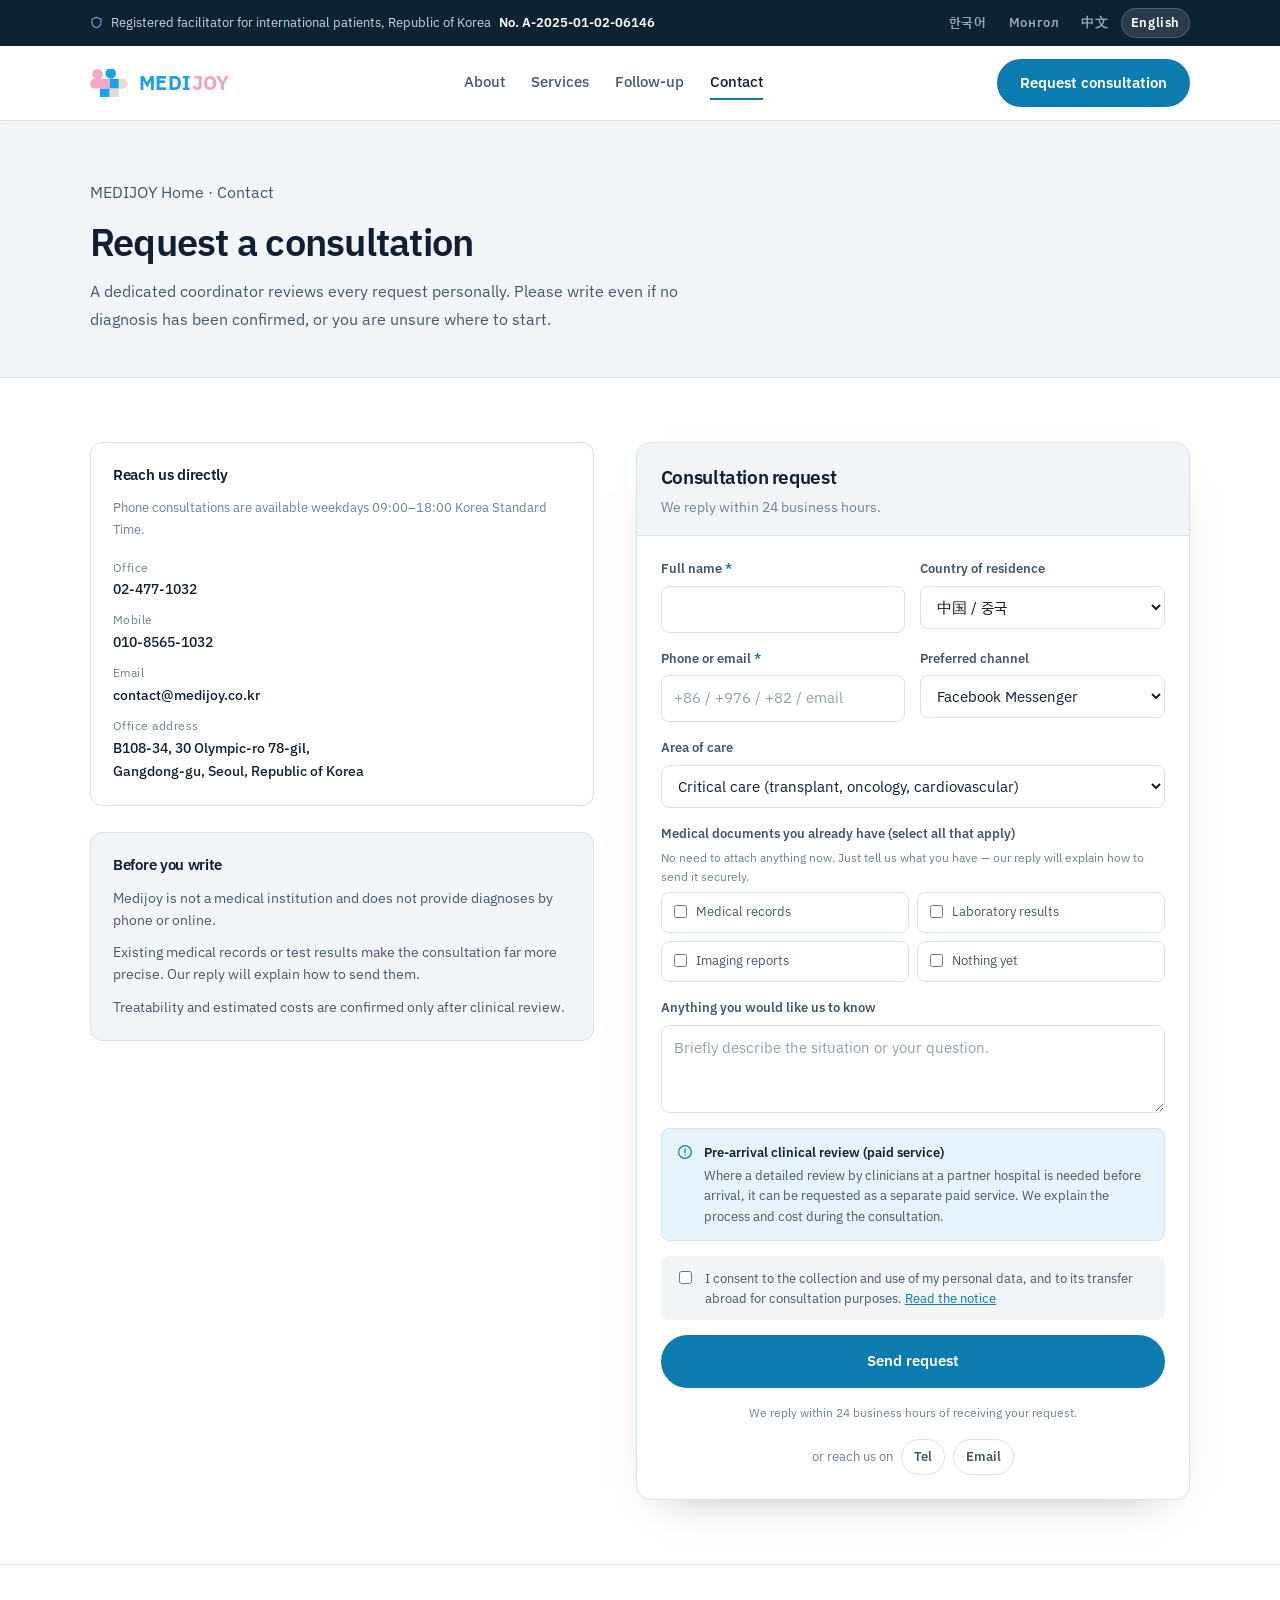
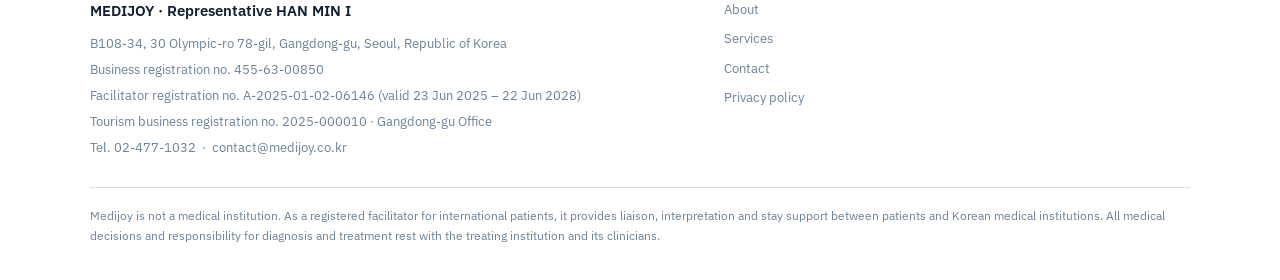
==== contact.html @ 11480c3a "Add files via upload 메디조이 홈페이지 초안" ====
<!DOCTYPE html>
<html lang="ko">
<head>
<meta charset="utf-8">
<meta name="viewport" content="width=device-width, initial-scale=1">
<title>상담 신청 | 메디조이 MEDIJOY</title>
<meta name="description" content="메디조이 상담 신청. 담당 코디네이터가 직접 확인 후 영업일 기준 24시간 이내 회신드립니다. Tel 02-477-1032 · contact@medijoy.co.kr">
<link rel="canonical" href="https://medijoy.co.kr/contact.html">
<meta property="og:type" content="website">
<meta property="og:site_name" content="메디조이 MEDIJOY">
<meta property="og:title" content="상담 신청 | 메디조이 MEDIJOY">
<meta property="og:description" content="진단명이 확정되지 않았거나 어디서부터 시작해야 할지 모르는 경우에도 편하게 문의해 주세요.">
<meta property="og:url" content="https://medijoy.co.kr/contact.html">
<link rel="preconnect" href="https://fonts.googleapis.com">
<link rel="preconnect" href="https://fonts.gstatic.com" crossorigin>
<link rel="stylesheet" href="https://fonts.googleapis.com/css2?family=IBM+Plex+Sans+KR:wght@300;400;500;600;700&family=IBM+Plex+Sans:wght@400;500;600;700&family=IBM+Plex+Serif:ital,wght@0,400;0,500;1,400&family=Noto+Sans+SC:wght@300;400;500;700&display=swap">
<link rel="stylesheet" href="style.css">
</head>
<body>

<div class="util">
  <div class="wrap">
    <div class="util-reg">
      <svg width="13" height="13" viewBox="0 0 16 16" fill="none" aria-hidden="true"><path d="M8 1.5 2.5 4v4c0 3.2 2.3 5.7 5.5 6.5 3.2-.8 5.5-3.3 5.5-6.5V4L8 1.5Z" stroke="#7FA8C4" stroke-width="1.3" stroke-linejoin="round"/></svg>
      <span data-i18n="util.reg"></span> <b data-i18n="util.regno"></b>
    </div>
    <div class="langs" role="group" aria-label="Language">
      <button type="button" data-lang="ko">한국어</button>
      <button type="button" data-lang="mn">Монгол</button>
      <button type="button" data-lang="zh">中文</button>
      <button type="button" data-lang="en">English</button>
    </div>
  </div>
</div>

<header class="site">
  <div class="wrap">
    <a class="brand" href="index.html">
      <svg class="mark" viewBox="0 0 108 80" aria-hidden="true" focusable="false"><circle cx="21" cy="15" r="15" fill="#F4A8C4"/><circle cx="59" cy="12.5" r="15" fill="#1BA1E8"/><path d="M14 28h42v28H14a14 14 0 0 1 0-28Z" fill="#F4A8C4"/><path d="M56 28h26v28H56Z" fill="#1BA1E8"/><path d="M82 28h12a14 14 0 0 1 0 28H82Z" fill="#EAD9D2"/><rect x="28" y="56" width="28" height="24" fill="#1BA1E8"/><rect x="56" y="56" width="26" height="24" fill="#EAD9D2"/></svg>
      <span class="wordmark">MEDI<em>JOY</em></span>
    </a>
    <button class="navtoggle" type="button" aria-expanded="false" aria-label="Menu">☰</button>
    <nav class="main">
      <a href="about.html" data-i18n="nav.about"></a>
      <a href="service.html" data-i18n="nav.service"></a>
      <a href="care.html" data-i18n="nav.care"></a>
      <a href="contact.html" aria-current="page" data-i18n="nav.contact"></a>
    </nav>
    <a class="btn btn-primary" href="#consult" data-i18n="nav.cta"></a>
  </div>
</header>

<main>
  <div class="pagehead">
    <div class="wrap">
      <p class="crumb"><a href="index.html">MEDIJOY</a> <span data-i18n="ct.crumb"></span></p>
      <h1 data-i18n="ct.title"></h1>
      <p data-i18n="ct.sub"></p>
    </div>
  </div>

  <section>
    <div class="wrap">
      <div class="bridge" style="align-items:start">
        <div style="display:flex;flex-direction:column;gap:26px">
          <div class="sidecard" style="background:var(--ground)">
            <h3 data-i18n="ct.info.t"></h3>
            <p style="font-size:13px;color:var(--ink-3);margin-bottom:4px" data-i18n="ct.info.sub"></p>
            <dl>
              <div><dt data-i18n="ct.i.tel"></dt><dd>02-477-1032</dd></div>
              <div><dt data-i18n="ct.i.mob"></dt><dd>010-8565-1032</dd></div>
              <div><dt data-i18n="ct.i.mail"></dt><dd>contact@medijoy.co.kr</dd></div>
              <div><dt data-i18n="ct.i.addr"></dt><dd data-i18n-html="ct.i.addrv"></dd></div>
            </dl>
          </div>
          <div class="sidecard">
            <h3 data-i18n="ct.note.t"></h3>
            <ul style="list-style:none;padding:0;display:flex;flex-direction:column;gap:10px;font-size:13.5px;color:var(--ink-2);line-height:1.65">
              <li data-i18n="ct.note.1"></li>
              <li data-i18n="ct.note.2"></li>
              <li data-i18n="ct.note.3"></li>
            </ul>
          </div>
        </div>

        <div class="formcard" id="consult">
          <div class="formcard-head">
            <h2 data-i18n="form.title"></h2>
            <p data-i18n="form.sub"></p>
          </div>
          <form class="consult" id="consultForm" novalidate>
            <div class="row2">
              <div class="field">
                <label for="f-name"><span data-i18n="form.name"></span> <span class="req">*</span></label>
                <input id="f-name" name="name" required autocomplete="name">
              </div>
              <div class="field">
                <label for="f-country"><span data-i18n="form.country"></span></label>
                <select id="f-country" name="country">
                  <option value="CN">中国 / 중국</option>
                  <option value="MN">Монгол / 몽골</option>
                  <option value="RU">Россия / 러시아</option>
                  <option value="OTHER" data-i18n="form.other"></option>
                </select>
              </div>
            </div>
            <div class="row2">
              <div class="field">
                <label for="f-contact"><span data-i18n="form.contact"></span> <span class="req">*</span></label>
                <input id="f-contact" name="contact" required placeholder="+86 / +976 / +82 / email">
              </div>
              <div class="field">
                <label for="f-channel"><span data-i18n="form.channel"></span></label>
                <select id="f-channel" name="channel">
                  <option value="messenger">Facebook Messenger</option>
                  <option value="phone" data-i18n="form.ch.phone"></option>
                  <option value="email" data-i18n="form.ch.email"></option>
                  <option value="kakao">KakaoTalk</option>
                </select>
              </div>
            </div>
            <div class="field">
              <label for="f-area"><span data-i18n="form.area"></span></label>
              <select id="f-area" name="area">
                <option value="critical" data-i18n="form.area.critical"></option>
                <option value="checkup" data-i18n="form.area.checkup"></option>
                <option value="wellness" data-i18n="form.area.wellness"></option>
                <option value="undecided" data-i18n="form.area.undecided"></option>
              </select>
            </div>
            <div class="field">
              <label><span data-i18n="form.docs"></span></label>
              <p class="fieldhint" data-i18n="form.docs.hint"></p>
              <div class="checkgroup">
                <label for="d-record"><input type="checkbox" id="d-record" name="docs" value="record"><span data-i18n="form.docs.1"></span></label>
                <label for="d-lab"><input type="checkbox" id="d-lab" name="docs" value="lab"><span data-i18n="form.docs.2"></span></label>
                <label for="d-imaging"><input type="checkbox" id="d-imaging" name="docs" value="imaging"><span data-i18n="form.docs.3"></span></label>
                <label for="d-none"><input type="checkbox" id="d-none" name="docs" value="none"><span data-i18n="form.docs.4"></span></label>
              </div>
            </div>

            <div class="field">
              <label for="f-note"><span data-i18n="form.note"></span></label>
              <textarea id="f-note" name="note" data-i18n-attr="placeholder|form.note.ph"></textarea>
            </div>

            <div class="paidnote">
              <svg width="16" height="16" viewBox="0 0 20 20" fill="none" aria-hidden="true"><circle cx="10" cy="10" r="8" stroke="currentColor" stroke-width="1.5"/><path d="M10 6v5M10 13.6v.4" stroke="currentColor" stroke-width="1.6" stroke-linecap="round"/></svg>
              <div>
                <b data-i18n="form.paid.t"></b>
                <span data-i18n="form.paid.d"></span>
              </div>
            </div>
            <label class="consent" for="f-consent">
              <input type="checkbox" id="f-consent" name="consent" required>
              <span data-i18n-html="form.consent"></span>
            </label>
            <button type="submit" class="btn btn-primary" data-i18n="form.submit"></button>
            <p class="formnote" data-i18n="form.sla"></p>
            <div class="msgline">
              <span data-i18n="form.or"></span>
              <a href="tel:+82-2-477-1032">Tel</a>
              <a href="mailto:contact@medijoy.co.kr">Email</a>
            </div>
          </form>
        </div>
      </div>
    </div>
  </section>
</main>

<footer>
  <div class="wrap">
    <div class="legal">
      <span class="co" data-i18n="ft.co"></span>
      <span data-i18n="ft.addr"></span>
      <span data-i18n="ft.biz"></span>
      <span data-i18n="ft.reg"></span>
      <span data-i18n="ft.tour"></span>
      <span>Tel. 02-477-1032 &nbsp;·&nbsp; contact@medijoy.co.kr</span>
    </div>
    <div class="footlinks">
      <a href="about.html" data-i18n="ft.about"></a>
      <a href="service.html" data-i18n="ft.service"></a>
      <a href="contact.html" data-i18n="ft.contact"></a>
      <a href="privacy.html" data-i18n="ft.privacy"></a>
    </div>
    <p class="disclaimer" data-i18n="ft.disclaimer"></p>
  </div>
</footer>

<script src="app.js"></script>
<script>
document.getElementById("consultForm").addEventListener("submit", function(e){
  e.preventDefault();
  var f = e.target, lang = document.documentElement.lang, note = f.querySelector(".formnote");
  var bad = {ko:"성함, 연락처, 동의 항목을 확인해 주세요.",
             mn:"Нэр, холбоо барих мэдээлэл, зөвшөөрлийг шалгана уу.",
             en:"Please check your name, contact and consent."};
  var pending = {ko:"현재 폼 전송이 연결되지 않았습니다. contact@medijoy.co.kr 로 연락 주세요.",
                 mn:"Одоогоор маягт илгээх холболт хийгдээгүй байна. contact@medijoy.co.kr рүү хандана уу.",
                 en:"The form backend is not connected yet. Please email contact@medijoy.co.kr."};
  if(!f.name.value.trim() || !f.contact.value.trim() || !f.consent.checked){
    note.textContent = bad[lang] || bad.ko;
  } else {
    note.textContent = pending[lang] || pending.ko;
  }
  note.style.color = "var(--blue)";
});
</script>
</body>
</html>
---- style.css ----
/* MEDIJOY — common stylesheet */

:root{
  --ground:#ffffff;
  --surface:#F1F5F8;
  --surface-2:#E7EEF3;
  --line:#D8E2EA;
  --ink:#101F33;
  --ink-2:#43596E;
  --ink-3:#6C8299;
  /* brand — from the MEDIJOY wordmark: MEDI blue, JOY pink */
  --blue:#0B7BB0;          /* interactive: buttons, links (AA on white) */
  --blue-bright:#1BA1E8;   /* logo / graphics */
  --blue-soft:#E7F3FA;
  --pink:#C95183;          /* accent text (AA on white) */
  --pink-bright:#F2A3C0;   /* logo / graphics */
  --pink-soft:#FCEEF4;
  --blush:#E0C9C1;
  --navy-deep:#0D2233;
  --focus:#1BA1E8;
  --maxw:1140px;
}
@media (prefers-color-scheme: dark){
  :root:not([data-theme="light"]){
    --ground:#0B1622; --surface:#112637; --surface-2:#173246; --line:#24455E;
    --ink:#E7EFF5; --ink-2:#A9BECF; --ink-3:#7B93A8;
    --blue:#5CC0F0; --blue-bright:#4FB8EC; --blue-soft:#10283A;
    --pink:#F2A3C0; --pink-bright:#F2A3C0; --pink-soft:#2E1A22;
    --blush:#D8C3BA; --navy-deep:#061219; --focus:#6FD0FF;
  }
}
:root[data-theme="dark"]{
  --ground:#0B1622; --surface:#112637; --surface-2:#173246; --line:#24455E;
  --ink:#E7EFF5; --ink-2:#A9BECF; --ink-3:#7B93A8;
  --blue:#5CC0F0; --blue-bright:#4FB8EC; --blue-soft:#10283A;
  --pink:#F2A3C0; --pink-bright:#F2A3C0; --pink-soft:#2E1A22;
  --blush:#D8C3BA; --navy-deep:#061219; --focus:#6FD0FF;
}

*{box-sizing:border-box}
body{
  margin:0;background:var(--ground);color:var(--ink);
  font-family:"IBM Plex Sans KR","IBM Plex Sans",system-ui,-apple-system,"Malgun Gothic",sans-serif;
  font-size:16px;line-height:1.72;-webkit-font-smoothing:antialiased;
  word-break:keep-all;overflow-wrap:break-word;
}
html[lang="mn"] body, html[lang="en"] body{font-family:"IBM Plex Sans","IBM Plex Sans KR",system-ui,sans-serif}
html[lang="zh"] body{
  font-family:"Noto Sans SC","IBM Plex Sans","PingFang SC","Microsoft YaHei",system-ui,sans-serif;
  word-break:normal;overflow-wrap:break-word;
}
html[lang="zh"] .proverb,html[lang="zh"] .closing h2,html[lang="zh"] .greeting .sign{
  font-family:"Noto Sans SC","IBM Plex Serif",Georgia,serif;
}
img{max-width:100%}
a{color:inherit}
h1,h2,h3,h4{margin:0;text-wrap:balance;line-height:1.3;font-weight:600;letter-spacing:-.02em}
p{margin:0}
ul{margin:0}
.wrap{max-width:var(--maxw);margin-inline:auto;padding-inline:20px}
.eyebrow{font-size:11px;font-weight:600;letter-spacing:.16em;text-transform:uppercase;color:var(--ink-3)}
:focus-visible{outline:2px solid var(--focus);outline-offset:3px;border-radius:3px}
@media (prefers-reduced-motion:reduce){*{transition:none!important;animation:none!important}}

/* ── utility bar ─────────────────────────── */
.util{background:var(--navy-deep);color:#C6D6E4;font-size:12.5px}
.util .wrap{display:flex;flex-wrap:wrap;gap:8px 18px;align-items:center;justify-content:space-between;padding-block:8px}
.util-reg{display:flex;align-items:center;gap:8px}
.util-reg b{color:#fff;font-weight:600}
.langs{display:flex;gap:2px}
.langs button{
  font:inherit;font-weight:600;letter-spacing:.05em;background:none;
  border:1px solid transparent;color:#8FA8BE;padding:3px 9px;border-radius:100px;cursor:pointer;
}
.langs button:hover{color:#fff}
.langs button[aria-current="true"]{background:rgba(255,255,255,.12);color:#fff;border-color:rgba(255,255,255,.18)}

/* ── header ──────────────────────────────── */
header.site{
  position:sticky;top:0;z-index:40;
  background:color-mix(in srgb,var(--ground) 90%, transparent);
  backdrop-filter:blur(10px);border-bottom:1px solid var(--line);
}
header.site .wrap{display:flex;align-items:center;justify-content:space-between;gap:16px;padding-block:13px}
.brand{display:flex;align-items:center;gap:11px;text-decoration:none;flex:none}
.mark{width:38px;height:28px;flex:none;display:block}
.brand .wordmark{font-weight:700;font-size:20px;letter-spacing:.02em;color:var(--blue-bright)}
.brand .wordmark em{font-style:normal;color:var(--pink-bright)}
nav.main{display:flex;gap:26px;font-size:14.5px;color:var(--ink-2);font-weight:500}
nav.main a{text-decoration:none;padding-block:4px;border-bottom:2px solid transparent}
nav.main a:hover{color:var(--blue)}
nav.main a[aria-current="page"]{color:var(--ink);border-bottom-color:var(--blue)}
.navtoggle{display:none;font:inherit;background:none;border:1px solid var(--line);border-radius:8px;padding:7px 11px;cursor:pointer;color:var(--ink)}
@media (max-width:900px){
  nav.main{
    display:none;position:absolute;top:100%;left:0;right:0;
    flex-direction:column;gap:0;background:var(--ground);
    border-bottom:1px solid var(--line);padding:6px 20px 14px;
  }
  nav.main.open{display:flex}
  nav.main a{padding-block:11px;border-bottom:1px solid var(--line)}
  nav.main a[aria-current="page"]{border-bottom-color:var(--line)}
  .navtoggle{display:block}
  header.site .wrap{position:relative}
  header.site .btn-primary{display:none}
}

.btn{
  display:inline-flex;align-items:center;justify-content:center;gap:8px;
  font:inherit;font-weight:600;font-size:14.5px;padding:11px 22px;border-radius:100px;
  border:1px solid transparent;text-decoration:none;cursor:pointer;transition:transform .15s ease;
}
.btn-primary{background:var(--blue);color:#fff}
.btn-primary:hover{transform:translateY(-1px)}
.btn-ghost{border-color:var(--line);color:var(--ink);background:var(--ground)}
.btn-ghost:hover{border-color:var(--blue);color:var(--blue)}

/* ── page header (sub pages) ─────────────── */
.pagehead{background:var(--surface);border-bottom:1px solid var(--line)}
.pagehead .wrap{padding-block:46px 44px}
.pagehead h1{font-size:clamp(26px,3.6vw,38px);margin-top:10px}
.pagehead p{margin-top:12px;color:var(--ink-2);max-width:40em;font-size:16px}
.crumb{font-size:12.5px;color:var(--ink-3)}
.crumb a{text-decoration:none}
.crumb a:hover{color:var(--blue)}

/* ── sections ────────────────────────────── */
section{padding-block:64px}
@media (max-width:720px){section{padding-block:46px}}
.alt{background:var(--surface)}
.sec-head{max-width:36em;margin-bottom:34px}
.sec-head h2{font-size:clamp(22px,2.9vw,30px);margin-top:9px}
.sec-head p{margin-top:12px;color:var(--ink-2);font-size:15.5px}
.sec-head.center{margin-inline:auto;text-align:center}

/* ── hero (home) ─────────────────────────── */
.hero{border-bottom:1px solid var(--line);background:radial-gradient(72% 120% at 12% 0%, var(--surface) 0%, transparent 62%)}
.hero .wrap{display:grid;grid-template-columns:1.08fr .92fr;gap:54px;padding-block:62px 58px;align-items:start}
@media (max-width:940px){.hero .wrap{grid-template-columns:1fr;gap:34px;padding-block:42px 38px}}
.hero h1{font-size:clamp(29px,4.3vw,47px);letter-spacing:-.035em;line-height:1.2}
.hero h1 b{font-weight:600;color:var(--blue)}
.hero-sub{margin-top:18px;font-size:17px;color:var(--ink-2);max-width:34em}
.hero-cta{margin-top:26px;display:flex;flex-wrap:wrap;gap:10px}
.proverb{margin-top:28px;padding-left:16px;border-left:3px solid var(--blush);font-family:"IBM Plex Serif",Georgia,serif;font-size:17px;color:var(--ink-2)}
.proverb em{display:block;font-style:italic}
.proverb small{display:block;font-size:13.5px;color:var(--ink-3);margin-top:4px}

.creds{display:flex;flex-direction:column;gap:10px}
.cred{display:flex;gap:12px;align-items:flex-start;padding:14px 16px;border:1px solid var(--line);border-radius:10px;background:var(--ground)}
.cred svg{flex:none;margin-top:3px}
.cred b{display:block;font-size:14.5px;font-weight:600}
.cred span{font-size:13px;color:var(--ink-3);line-height:1.55}

/* ── generic card grids ──────────────────── */
.grid3{display:grid;grid-template-columns:repeat(3,1fr);gap:18px}
.grid2{display:grid;grid-template-columns:repeat(2,1fr);gap:18px}
@media (max-width:880px){.grid3,.grid2{grid-template-columns:1fr}}
.card{border:1px solid var(--line);border-radius:12px;padding:24px;background:var(--ground);display:flex;flex-direction:column;gap:11px}
.card h3{font-size:17px}
.card .lead{font-size:13.5px;font-weight:600;color:var(--blue)}
.card p{font-size:14.5px;color:var(--ink-2);line-height:1.68}

/* ── business areas ──────────────────────── */
.bizgroup{display:flex;flex-direction:column;gap:16px}
.bizgroup + .bizgroup{margin-top:34px}
.grouplabel{display:flex;align-items:center;gap:12px;font-size:12px;font-weight:600;letter-spacing:.14em;text-transform:uppercase;color:var(--ink-3)}
.grouplabel::after{content:"";flex:1;height:1px;background:var(--line)}
.bizgrid{display:grid;grid-template-columns:repeat(3,1fr);gap:16px}
.bizgrid.two{grid-template-columns:repeat(2,1fr)}
@media (max-width:880px){.bizgrid,.bizgrid.two{grid-template-columns:1fr}}
.bizcard{border:1px solid var(--line);border-radius:12px;padding:24px;background:var(--ground);display:flex;flex-direction:column;gap:11px}
.bizcard .num{font-size:12px;font-weight:700;letter-spacing:.1em;color:var(--ink-3);font-variant-numeric:tabular-nums}
.bizcard h3{font-size:17.5px}
.bizcard p{font-size:14px;color:var(--ink-2);line-height:1.7}
.bizgroup.partner .bizcard{background:var(--surface);border-style:dashed}
.bizgroup.partner .bizcard h3{color:var(--pink)}

/* ── journey ─────────────────────────────── */
.journey{display:grid;grid-template-columns:repeat(3,1fr);border:1px solid var(--line);border-radius:14px;overflow:hidden;background:var(--ground)}
@media (max-width:880px){.journey{grid-template-columns:1fr}}
.stage{padding:26px 24px 28px;border-right:1px solid var(--line)}
.stage:last-child{border-right:none}
@media (max-width:880px){.stage{border-right:none;border-bottom:1px solid var(--line)}.stage:last-child{border-bottom:none}}
.stage-top{display:flex;align-items:baseline;gap:10px;padding-bottom:14px;margin-bottom:18px;border-bottom:2px solid var(--line)}
.stage:nth-child(1) .stage-top{border-color:var(--pink)}
.stage:nth-child(2) .stage-top{border-color:var(--focus)}
.stage:nth-child(3) .stage-top{border-color:var(--blue)}
.stage-top h3{font-size:15.5px}
.stage-top .when{font-size:12px;color:var(--ink-3);margin-left:auto;white-space:nowrap}
.stage ul{list-style:none;padding:0;display:flex;flex-direction:column;gap:16px}
.stage li b{display:block;font-size:14.5px;font-weight:600}
.stage li span{font-size:13.5px;color:var(--ink-2);line-height:1.6}

/* ── advisors ────────────────────────────── */
.advisor{border:1px solid var(--line);border-radius:12px;padding:22px;background:var(--ground);display:flex;flex-direction:column;gap:14px}
.advisor .who{display:flex;gap:13px;align-items:center}
.avatar{
  width:46px;height:46px;border-radius:50%;flex:none;display:grid;place-items:center;
  font-weight:700;font-size:15px;background:var(--surface-2);color:var(--ink-2);border:2px solid var(--line);
}
.advisor:nth-child(1) .avatar{border-color:var(--pink);color:var(--pink)}
.advisor:nth-child(2) .avatar{border-color:var(--focus);color:var(--focus)}
.advisor:nth-child(3) .avatar{border-color:var(--blue);color:var(--blue)}
.advisor .who b{display:block;font-size:16px;font-weight:600}
.advisor .who span{font-size:12.5px;color:var(--ink-3)}
.advisor ul{list-style:none;padding:0;display:flex;flex-direction:column;gap:7px;font-size:13.5px;color:var(--ink-2);line-height:1.6}
.advisor li{padding-left:15px;position:relative}
.advisor li::before{content:"";position:absolute;left:0;top:9px;width:5px;height:5px;border-radius:50%;background:var(--ink-3)}
.advisor .role{margin-top:auto;font-size:12.5px;padding:9px 12px;border-radius:8px;background:var(--surface);color:var(--ink-2);line-height:1.5}

/* ── programs ────────────────────────────── */
.programs{display:flex;flex-direction:column;gap:12px}
.program{display:grid;grid-template-columns:240px 1fr;border:1px solid var(--line);border-radius:12px;overflow:hidden;background:var(--ground)}
@media (max-width:760px){.program{grid-template-columns:1fr}}
.program-key{padding:22px 24px;color:#fff;display:flex;flex-direction:column;justify-content:center;gap:3px}
.program:nth-child(1) .program-key{background:var(--navy-deep)}
.program:nth-child(2) .program-key{background:var(--pink)}
.program:nth-child(3) .program-key{background:var(--blue)}
.program-key b{font-size:17px;font-weight:600}
.program-key span{font-size:12px;opacity:.82;letter-spacing:.04em}
.program-body{padding:22px 26px;display:flex;flex-direction:column;gap:8px;font-size:14.5px;color:var(--ink-2);line-height:1.66}
.program-body strong{color:var(--ink);font-weight:600}

/* ── bridge ──────────────────────────────── */
.bridge{display:grid;grid-template-columns:1fr 1.1fr;gap:42px;align-items:center}
@media (max-width:880px){.bridge{grid-template-columns:1fr;gap:26px}}
.bridge-list{display:flex;flex-direction:column;gap:12px}
.bridge-item{border:1px solid var(--line);border-radius:10px;padding:16px 18px;background:var(--ground)}
.bridge-item b{display:block;font-size:15px;font-weight:600;margin-bottom:4px}
.bridge-item span{font-size:13.5px;color:var(--ink-2);line-height:1.6}
.bridge-item.accent{border-color:var(--blue);background:var(--blue-soft)}
.bridge-item.accent b{color:var(--blue)}
.flow{border:1px solid var(--line);border-radius:14px;background:var(--ground);padding:26px 24px;display:grid;grid-template-columns:1fr auto 1fr;gap:16px;align-items:center}
@media (max-width:560px){.flow{grid-template-columns:1fr}}
.node b{display:block;font-size:15px;letter-spacing:.03em;font-weight:700}
.node span{font-size:12.5px;color:var(--ink-3)}
.node p{font-size:13px;color:var(--ink-2);margin-top:8px;line-height:1.6}
.arrow{color:var(--ink-3);display:grid;place-items:center}
@media (max-width:560px){.arrow svg{transform:rotate(90deg)}}

/* ── form ────────────────────────────────── */
.formcard{border:1px solid var(--line);border-radius:14px;background:var(--ground);box-shadow:0 18px 44px -32px rgba(16,31,51,.5);overflow:hidden}
.formcard-head{padding:22px 24px 16px;border-bottom:1px solid var(--line);background:var(--surface)}
.formcard-head h2{font-size:19px}
.formcard-head p{font-size:13.5px;color:var(--ink-3);margin-top:6px}
form.consult{padding:22px 24px 24px;display:flex;flex-direction:column;gap:15px}
.field{display:flex;flex-direction:column;gap:6px}
.field label{font-size:12.5px;font-weight:600;color:var(--ink-2)}
.field label .req{color:var(--blue)}
.field input,.field select,.field textarea{
  font:inherit;font-size:14.5px;color:var(--ink);padding:10px 12px;
  border:1px solid var(--line);border-radius:8px;background:var(--ground);width:100%;
}
.field textarea{resize:vertical;min-height:88px;line-height:1.6}
.field input::placeholder,.field textarea::placeholder{color:var(--ink-3);opacity:.75}
.row2{display:grid;grid-template-columns:1fr 1fr;gap:15px}
@media (max-width:440px){.row2{grid-template-columns:1fr}}
.checkgroup{display:grid;grid-template-columns:1fr 1fr;gap:8px}
@media (max-width:440px){.checkgroup{grid-template-columns:1fr}}
.checkgroup label{
  display:flex;gap:9px;align-items:flex-start;cursor:pointer;min-width:0;
  padding:10px 12px;border:1px solid var(--line);border-radius:8px;
  font-size:13px;font-weight:400;color:var(--ink-2);line-height:1.45;
}
.checkgroup label:hover{border-color:var(--blue)}
.checkgroup input[type="checkbox"]{
  width:auto;flex:none;margin:2px 0 0;padding:0;
  border:0;background:none;border-radius:0;accent-color:var(--blue);
}
.checkgroup span{min-width:0;flex:1;word-break:break-word;overflow-wrap:anywhere}
.checkgroup input:checked + span{color:var(--ink);font-weight:500}
.fieldhint{font-size:12px;color:var(--ink-3);line-height:1.55;margin-top:-1px}

.paidnote{
  display:flex;gap:11px;align-items:flex-start;
  padding:13px 15px;border-radius:8px;
  background:var(--blue-soft);border:1px solid var(--line);
  font-size:12.8px;color:var(--ink-2);line-height:1.6;
}
.paidnote svg{flex:none;margin-top:2px;color:var(--blue)}
.paidnote b{display:block;color:var(--ink);font-size:13.2px;font-weight:600;margin-bottom:3px}

.consent{display:flex;gap:10px;align-items:flex-start;padding:12px 14px;border-radius:8px;background:var(--surface);font-size:12.5px;color:var(--ink-2);line-height:1.6}
.consent input{margin-top:3px;flex:none;accent-color:var(--blue)}
.consent a{color:var(--blue)}
form.consult .btn-primary{width:100%;padding:13px}
.formnote{font-size:12px;color:var(--ink-3);text-align:center}
.msgline{display:flex;gap:8px;align-items:center;justify-content:center;flex-wrap:wrap;font-size:13px;color:var(--ink-3)}
.msgline a{display:inline-flex;align-items:center;gap:6px;text-decoration:none;font-weight:600;color:var(--ink-2);border:1px solid var(--line);padding:6px 12px;border-radius:100px}
.msgline a:hover{border-color:var(--pink);color:var(--pink)}

/* ── info table (about) ──────────────────── */
.infotable{width:100%;border-collapse:collapse;font-size:14.5px}
.infotable th,.infotable td{padding:13px 16px;border-bottom:1px solid var(--line);text-align:left;vertical-align:top}
.infotable th{width:200px;font-weight:600;color:var(--ink-2);background:var(--surface);white-space:nowrap}
.infotable td{color:var(--ink);font-variant-numeric:tabular-nums}
.tablewrap{overflow-x:auto;border:1px solid var(--line);border-radius:12px}
@media (max-width:620px){.infotable th{width:130px;font-size:13px}.infotable td{font-size:13.5px}}

/* ── greeting (about) ────────────────────── */
.greeting{display:grid;grid-template-columns:1fr 300px;gap:46px;align-items:start}
@media (max-width:880px){.greeting{grid-template-columns:1fr;gap:28px}}
.greeting-body{display:flex;flex-direction:column;gap:18px;font-size:16px;color:var(--ink-2);line-height:1.85}
.greeting-body strong{color:var(--ink);font-weight:600}
.greeting .sign{font-family:"IBM Plex Serif",Georgia,serif;font-size:16px;color:var(--ink);padding-top:8px}
.greeting .sign b{font-size:19px;letter-spacing:.02em}
.sidecard{border:1px solid var(--line);border-radius:12px;padding:22px;background:var(--surface);display:flex;flex-direction:column;gap:12px}
.sidecard h3{font-size:15px}
.sidecard dl{margin:0;display:flex;flex-direction:column;gap:9px;font-size:13.5px}
.sidecard dt{color:var(--ink-3);font-size:12px;letter-spacing:.04em}
.sidecard dd{margin:0;color:var(--ink);font-weight:500}

/* ── prose (privacy) ─────────────────────── */
.prose{max-width:46em;display:flex;flex-direction:column;gap:26px}
.prose h2{font-size:19px;padding-bottom:9px;border-bottom:1px solid var(--line)}
.prose h3{font-size:15.5px;margin-top:6px}
.prose p,.prose li{font-size:14.5px;color:var(--ink-2);line-height:1.8}
.prose ul,.prose ol{padding-left:20px;display:flex;flex-direction:column;gap:6px}
.prose .block{display:flex;flex-direction:column;gap:11px}
.prose .note{background:var(--surface);border-radius:10px;padding:16px 18px;font-size:13.5px;color:var(--ink-2)}

/* ── closing ─────────────────────────────── */
.closing{background:var(--navy-deep);color:#EAF2F8}
.closing .wrap{text-align:center;padding-block:66px}
.closing h2{font-size:clamp(23px,3.3vw,33px);color:#fff;font-family:"IBM Plex Serif",Georgia,serif;font-weight:500}
.closing p{margin-top:16px;color:#AFC4D6;font-size:16px;max-width:32em;margin-inline:auto}
.closing .btn-primary{margin-top:26px}

/* ── footer ──────────────────────────────── */
footer{border-top:1px solid var(--line);background:var(--ground);font-size:13px;color:var(--ink-3)}
footer .wrap{padding-block:34px;display:grid;grid-template-columns:1.3fr 1fr;gap:28px}
@media (max-width:760px){footer .wrap{grid-template-columns:1fr}}
.legal{display:flex;flex-direction:column;gap:4px;line-height:1.7}
.legal .co{color:var(--ink);font-weight:600;font-size:14.5px;margin-bottom:5px}
.footlinks{display:flex;flex-direction:column;gap:7px}
.footlinks a{text-decoration:none}
.footlinks a:hover{color:var(--blue)}
.disclaimer{grid-column:1/-1;padding-top:18px;border-top:1px solid var(--line);font-size:12px;line-height:1.65}
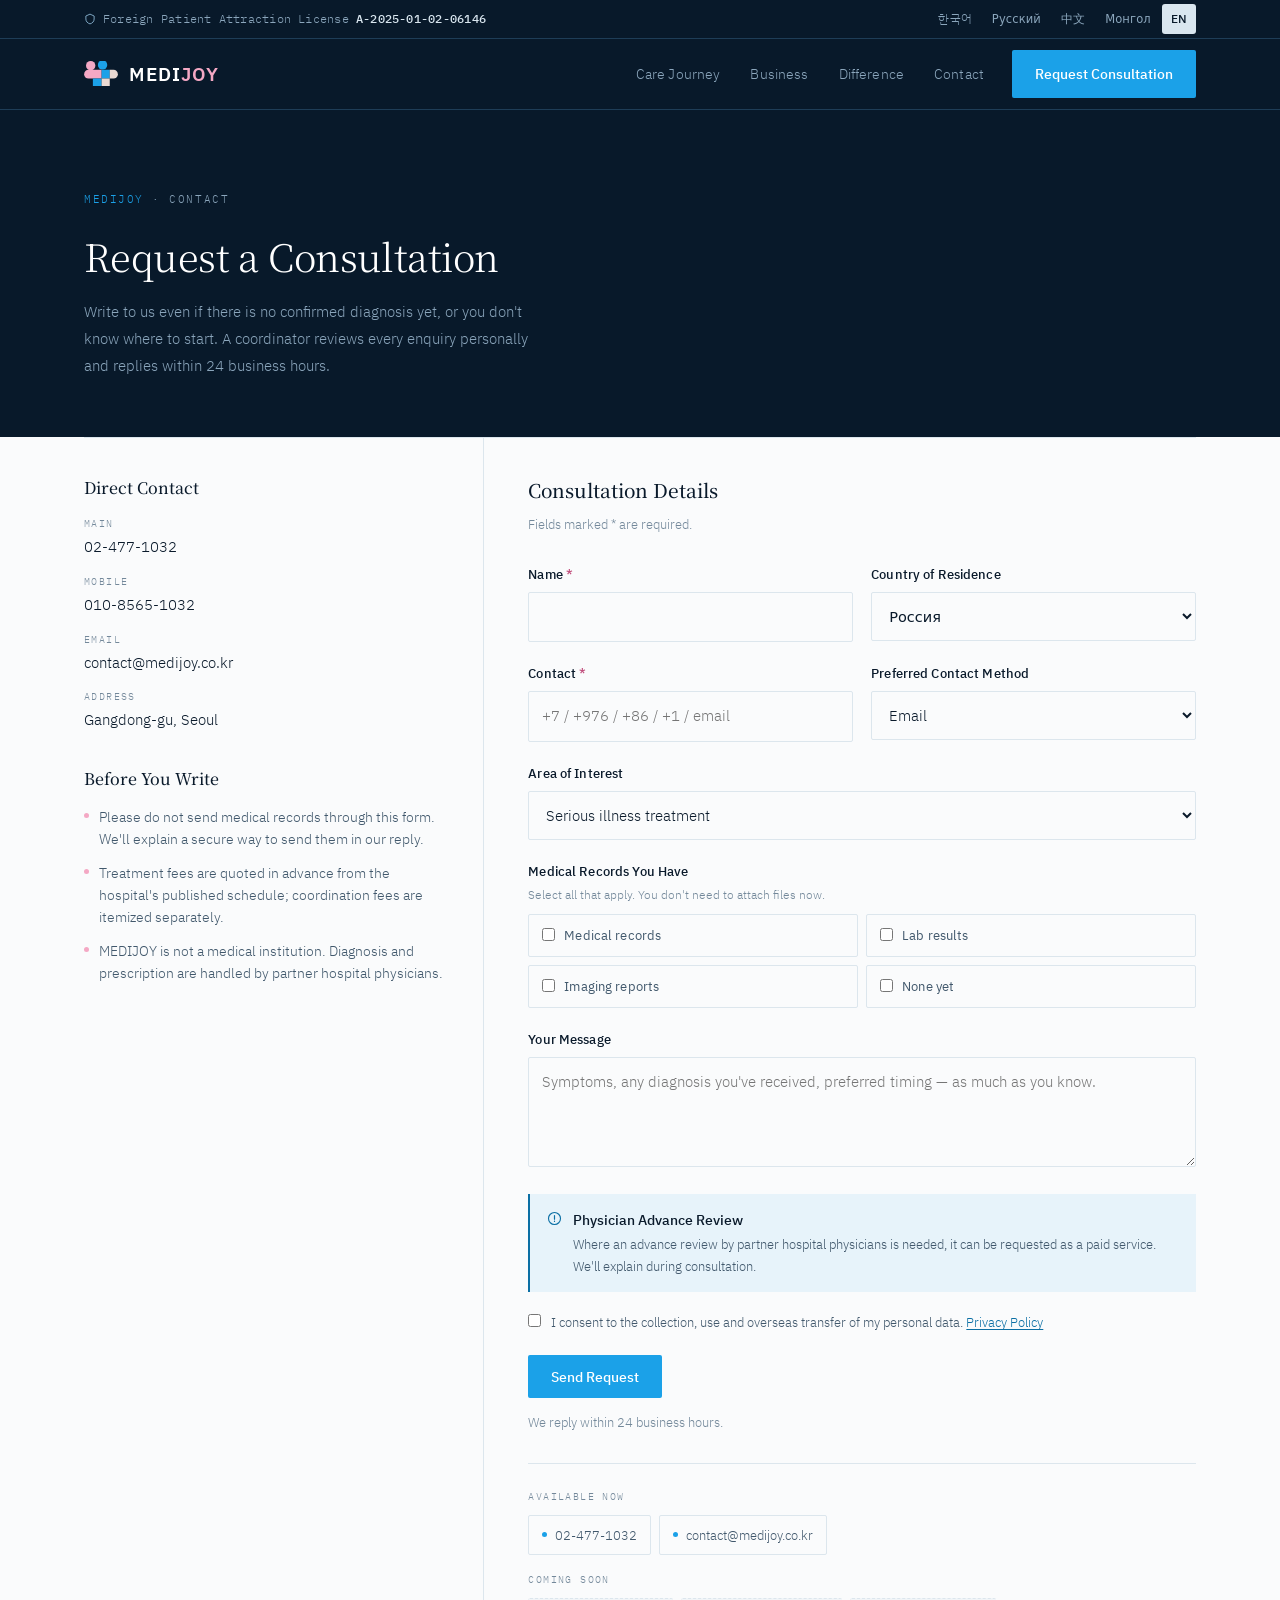
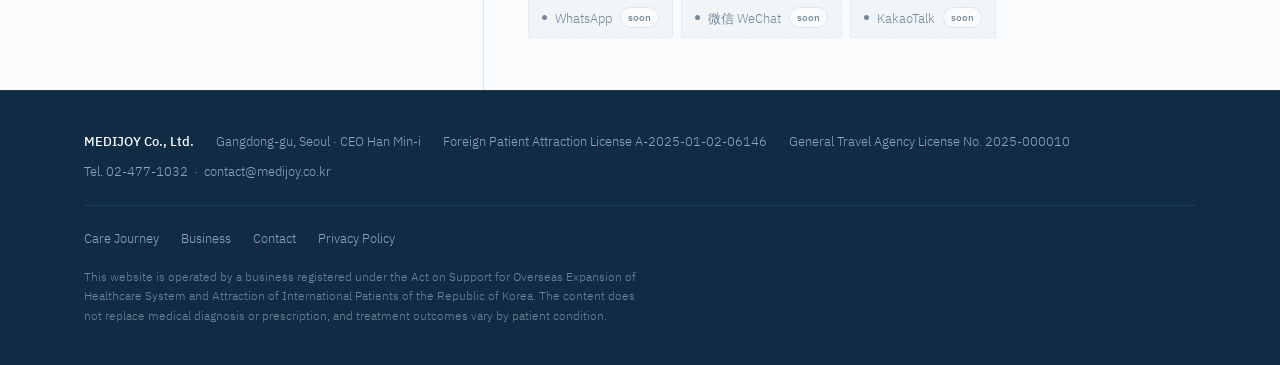
==== commit 767e8e46: "Add files via upload" ====
--- a/contact.html
+++ b/contact.html
@@ -13,7 +13,7 @@
 <meta property="og:url" content="https://medijoy.co.kr/contact.html">
 <link rel="preconnect" href="https://fonts.googleapis.com">
 <link rel="preconnect" href="https://fonts.gstatic.com" crossorigin>
-<link rel="stylesheet" href="https://fonts.googleapis.com/css2?family=IBM+Plex+Sans+KR:wght@300;400;500;600;700&family=IBM+Plex+Sans:wght@400;500;600;700&family=IBM+Plex+Serif:ital,wght@0,400;0,500;1,400&family=Noto+Sans+SC:wght@300;400;500;700&display=swap">
+<link rel="stylesheet" href="https://fonts.googleapis.com/css2?family=Noto+Serif+KR:wght@300;500&family=Noto+Sans+SC:wght@300;400;500&family=Noto+Serif+SC:wght@400;500&family=Instrument+Serif:ital@0;1&family=IBM+Plex+Sans+KR:wght@300;400;500;600&family=IBM+Plex+Mono:wght@400;500&display=swap">
 <link rel="stylesheet" href="style.css">
 </head>
 <body>
@@ -21,14 +21,15 @@
 <div class="util">
   <div class="wrap">
     <div class="util-reg">
-      <svg width="13" height="13" viewBox="0 0 16 16" fill="none" aria-hidden="true"><path d="M8 1.5 2.5 4v4c0 3.2 2.3 5.7 5.5 6.5 3.2-.8 5.5-3.3 5.5-6.5V4L8 1.5Z" stroke="#7FA8C4" stroke-width="1.3" stroke-linejoin="round"/></svg>
-      <span data-i18n="util.reg"></span> <b data-i18n="util.regno"></b>
+      <svg width="12" height="12" viewBox="0 0 16 16" fill="none" aria-hidden="true"><path d="M8 1.5 2.5 4v4c0 3.2 2.3 5.7 5.5 6.5 3.2-.8 5.5-3.3 5.5-6.5V4L8 1.5Z" stroke="#7FA8C4" stroke-width="1.3" stroke-linejoin="round"/></svg>
+      <span data-i18n="util.reg"></span> <b>A-2025-01-02-06146</b>
     </div>
     <div class="langs" role="group" aria-label="Language">
       <button type="button" data-lang="ko">한국어</button>
+      <button type="button" data-lang="ru">Русский</button>
+      <button type="button" data-lang="zh">中文</button>
       <button type="button" data-lang="mn">Монгол</button>
-      <button type="button" data-lang="zh">中文</button>
-      <button type="button" data-lang="en">English</button>
+      <button type="button" data-lang="en">EN</button>
     </div>
   </div>
 </div>
@@ -36,14 +37,14 @@
 <header class="site">
   <div class="wrap">
     <a class="brand" href="index.html">
-      <svg class="mark" viewBox="0 0 108 80" aria-hidden="true" focusable="false"><circle cx="21" cy="15" r="15" fill="#F4A8C4"/><circle cx="59" cy="12.5" r="15" fill="#1BA1E8"/><path d="M14 28h42v28H14a14 14 0 0 1 0-28Z" fill="#F4A8C4"/><path d="M56 28h26v28H56Z" fill="#1BA1E8"/><path d="M82 28h12a14 14 0 0 1 0 28H82Z" fill="#EAD9D2"/><rect x="28" y="56" width="28" height="24" fill="#1BA1E8"/><rect x="56" y="56" width="26" height="24" fill="#EAD9D2"/></svg>
+      <svg class="mark" viewBox="0 0 108 80" aria-hidden="true"><circle cx="21" cy="15" r="15" fill="#F4A8C4"/><circle cx="59" cy="12.5" r="15" fill="#1BA1E8"/><path d="M14 28h42v28H14a14 14 0 0 1 0-28Z" fill="#F4A8C4"/><path d="M56 28h26v28H56Z" fill="#1BA1E8"/><path d="M82 28h12a14 14 0 0 1 0 28H82Z" fill="#EAD9D2"/><rect x="28" y="56" width="28" height="24" fill="#1BA1E8"/><rect x="56" y="56" width="26" height="24" fill="#EAD9D2"/></svg>
       <span class="wordmark">MEDI<em>JOY</em></span>
     </a>
     <button class="navtoggle" type="button" aria-expanded="false" aria-label="Menu">☰</button>
     <nav class="main">
-      <a href="about.html" data-i18n="nav.about"></a>
-      <a href="service.html" data-i18n="nav.service"></a>
-      <a href="care.html" data-i18n="nav.care"></a>
+      <a href="index.html#journey" data-i18n="nav.journey"></a>
+      <a href="index.html#biz" data-i18n="nav.biz"></a>
+      <a href="index.html#diff" data-i18n="nav.diff"></a>
       <a href="contact.html" aria-current="page" data-i18n="nav.contact"></a>
     </nav>
     <a class="btn btn-primary" href="#consult" data-i18n="nav.cta"></a>
@@ -53,42 +54,40 @@
 <main>
   <div class="pagehead">
     <div class="wrap">
-      <p class="crumb"><a href="index.html">MEDIJOY</a> <span data-i18n="ct.crumb"></span></p>
+      <p class="crumb"><a href="index.html">MEDIJOY</a> · <span data-i18n="ct.crumb"></span></p>
       <h1 data-i18n="ct.title"></h1>
       <p data-i18n="ct.sub"></p>
     </div>
   </div>
 
-  <section>
+  <section style="padding-block:0">
     <div class="wrap">
-      <div class="bridge" style="align-items:start">
-        <div style="display:flex;flex-direction:column;gap:26px">
-          <div class="sidecard" style="background:var(--ground)">
+      <div class="formgrid">
+        <aside class="formside">
+          <div>
             <h3 data-i18n="ct.info.t"></h3>
-            <p style="font-size:13px;color:var(--ink-3);margin-bottom:4px" data-i18n="ct.info.sub"></p>
             <dl>
               <div><dt data-i18n="ct.i.tel"></dt><dd>02-477-1032</dd></div>
               <div><dt data-i18n="ct.i.mob"></dt><dd>010-8565-1032</dd></div>
               <div><dt data-i18n="ct.i.mail"></dt><dd>contact@medijoy.co.kr</dd></div>
-              <div><dt data-i18n="ct.i.addr"></dt><dd data-i18n-html="ct.i.addrv"></dd></div>
+              <div><dt data-i18n="ct.i.addr"></dt><dd data-i18n="ct.i.addrv"></dd></div>
             </dl>
           </div>
-          <div class="sidecard">
+          <div>
             <h3 data-i18n="ct.note.t"></h3>
-            <ul style="list-style:none;padding:0;display:flex;flex-direction:column;gap:10px;font-size:13.5px;color:var(--ink-2);line-height:1.65">
+            <ul>
               <li data-i18n="ct.note.1"></li>
               <li data-i18n="ct.note.2"></li>
               <li data-i18n="ct.note.3"></li>
             </ul>
           </div>
-        </div>
-
-        <div class="formcard" id="consult">
-          <div class="formcard-head">
-            <h2 data-i18n="form.title"></h2>
-            <p data-i18n="form.sub"></p>
-          </div>
-          <form class="consult" id="consultForm" novalidate>
+        </aside>
+
+        <div class="formmain" id="consult">
+          <h2 style="font-family:var(--serif);font-weight:500;font-size:19px;margin-bottom:6px" data-i18n="form.title"></h2>
+          <p style="font-size:13px;color:var(--ink-3);margin-bottom:28px" data-i18n="form.sub"></p>
+
+          <form id="consultForm" novalidate>
             <div class="row2">
               <div class="field">
                 <label for="f-name"><span data-i18n="form.name"></span> <span class="req">*</span></label>
@@ -97,28 +96,34 @@
               <div class="field">
                 <label for="f-country"><span data-i18n="form.country"></span></label>
                 <select id="f-country" name="country">
-                  <option value="CN">中国 / 중국</option>
-                  <option value="MN">Монгол / 몽골</option>
-                  <option value="RU">Россия / 러시아</option>
+                  <option value="RU">Россия</option>
+                  <option value="KZ">Қазақстан</option>
+                  <option value="UZ">Oʻzbekiston</option>
+                  <option value="MN">Монгол</option>
+                  <option value="CN">中国</option>
+                  <option value="US">United States</option>
                   <option value="OTHER" data-i18n="form.other"></option>
                 </select>
               </div>
             </div>
+
             <div class="row2">
               <div class="field">
                 <label for="f-contact"><span data-i18n="form.contact"></span> <span class="req">*</span></label>
-                <input id="f-contact" name="contact" required placeholder="+86 / +976 / +82 / email">
+                <input id="f-contact" name="contact" required placeholder="+7 / +976 / +86 / +1 / email">
               </div>
               <div class="field">
                 <label for="f-channel"><span data-i18n="form.channel"></span></label>
                 <select id="f-channel" name="channel">
-                  <option value="messenger">Facebook Messenger</option>
+                  <option value="email" data-i18n="form.ch.email"></option>
                   <option value="phone" data-i18n="form.ch.phone"></option>
-                  <option value="email" data-i18n="form.ch.email"></option>
+                  <option value="whatsapp">WhatsApp</option>
+                  <option value="wechat">WeChat</option>
                   <option value="kakao">KakaoTalk</option>
                 </select>
               </div>
             </div>
+
             <div class="field">
               <label for="f-area"><span data-i18n="form.area"></span></label>
               <select id="f-area" name="area">
@@ -128,6 +133,7 @@
                 <option value="undecided" data-i18n="form.area.undecided"></option>
               </select>
             </div>
+
             <div class="field">
               <label><span data-i18n="form.docs"></span></label>
               <p class="fieldhint" data-i18n="form.docs.hint"></p>
@@ -145,22 +151,30 @@
             </div>
 
             <div class="paidnote">
-              <svg width="16" height="16" viewBox="0 0 20 20" fill="none" aria-hidden="true"><circle cx="10" cy="10" r="8" stroke="currentColor" stroke-width="1.5"/><path d="M10 6v5M10 13.6v.4" stroke="currentColor" stroke-width="1.6" stroke-linecap="round"/></svg>
-              <div>
-                <b data-i18n="form.paid.t"></b>
-                <span data-i18n="form.paid.d"></span>
-              </div>
-            </div>
+              <svg width="15" height="15" viewBox="0 0 20 20" fill="none" aria-hidden="true"><circle cx="10" cy="10" r="8" stroke="currentColor" stroke-width="1.5"/><path d="M10 6v5M10 13.6v.4" stroke="currentColor" stroke-width="1.6" stroke-linecap="round"/></svg>
+              <div><b data-i18n="form.paid.t"></b><span data-i18n="form.paid.d"></span></div>
+            </div>
+
             <label class="consent" for="f-consent">
               <input type="checkbox" id="f-consent" name="consent" required>
               <span data-i18n-html="form.consent"></span>
             </label>
+
             <button type="submit" class="btn btn-primary" data-i18n="form.submit"></button>
             <p class="formnote" data-i18n="form.sla"></p>
-            <div class="msgline">
-              <span data-i18n="form.or"></span>
-              <a href="tel:+82-2-477-1032">Tel</a>
-              <a href="mailto:contact@medijoy.co.kr">Email</a>
+
+            <div class="channels">
+              <p class="chanlabel" data-i18n="chan.now"></p>
+              <div class="chanrow">
+                <a class="chan" href="tel:+82-2-477-1032"><span class="dot"></span>02-477-1032</a>
+                <a class="chan" href="mailto:contact@medijoy.co.kr"><span class="dot"></span>contact@medijoy.co.kr</a>
+              </div>
+              <p class="chanlabel" data-i18n="chan.soon"></p>
+              <div class="chanrow">
+                <span class="chan soon"><span class="dot"></span>WhatsApp <em class="soonbadge" data-i18n="chan.badge"></em></span>
+                <span class="chan soon"><span class="dot"></span>微信 WeChat <em class="soonbadge" data-i18n="chan.badge"></em></span>
+                <span class="chan soon"><span class="dot"></span>KakaoTalk <em class="soonbadge" data-i18n="chan.badge"></em></span>
+              </div>
             </div>
           </form>
         </div>
@@ -174,15 +188,14 @@
     <div class="legal">
       <span class="co" data-i18n="ft.co"></span>
       <span data-i18n="ft.addr"></span>
-      <span data-i18n="ft.biz"></span>
       <span data-i18n="ft.reg"></span>
       <span data-i18n="ft.tour"></span>
       <span>Tel. 02-477-1032 &nbsp;·&nbsp; contact@medijoy.co.kr</span>
     </div>
     <div class="footlinks">
-      <a href="about.html" data-i18n="ft.about"></a>
-      <a href="service.html" data-i18n="ft.service"></a>
-      <a href="contact.html" data-i18n="ft.contact"></a>
+      <a href="index.html#journey" data-i18n="nav.journey"></a>
+      <a href="index.html#biz" data-i18n="nav.biz"></a>
+      <a href="contact.html" data-i18n="nav.contact"></a>
       <a href="privacy.html" data-i18n="ft.privacy"></a>
     </div>
     <p class="disclaimer" data-i18n="ft.disclaimer"></p>
@@ -191,22 +204,39 @@
 
 <script src="app.js"></script>
 <script>
-document.getElementById("consultForm").addEventListener("submit", function(e){
-  e.preventDefault();
-  var f = e.target, lang = document.documentElement.lang, note = f.querySelector(".formnote");
-  var bad = {ko:"성함, 연락처, 동의 항목을 확인해 주세요.",
-             mn:"Нэр, холбоо барих мэдээлэл, зөвшөөрлийг шалгана уу.",
-             en:"Please check your name, contact and consent."};
-  var pending = {ko:"현재 폼 전송이 연결되지 않았습니다. contact@medijoy.co.kr 로 연락 주세요.",
-                 mn:"Одоогоор маягт илгээх холболт хийгдээгүй байна. contact@medijoy.co.kr рүү хандана уу.",
-                 en:"The form backend is not connected yet. Please email contact@medijoy.co.kr."};
-  if(!f.name.value.trim() || !f.contact.value.trim() || !f.consent.checked){
-    note.textContent = bad[lang] || bad.ko;
-  } else {
-    note.textContent = pending[lang] || pending.ko;
+(function(){
+  var f = document.getElementById("consultForm");
+  var msg = {
+    bad:{ko:"성함, 연락처, 동의 항목을 확인해 주세요.",
+         ru:"Проверьте имя, контакт и согласие на обработку данных.",
+         zh:"请确认姓名、联系方式与同意项。",
+         mn:"Нэр, холбоо барих мэдээлэл, зөвшөөрлөө шалгана уу.",
+         en:"Please check your name, contact and consent."},
+    pending:{ko:"현재 폼 전송이 준비 중입니다. contact@medijoy.co.kr 로 연락 주시면 바로 확인하겠습니다.",
+             ru:"Отправка формы пока настраивается. Напишите на contact@medijoy.co.kr — ответим сразу.",
+             zh:"表单发送功能正在准备中。请发送邮件至 contact@medijoy.co.kr，我们会立即处理。",
+             mn:"Маягт илгээх холболт бэлтгэгдэж байна. contact@medijoy.co.kr рүү хандвал шууд хариулна.",
+             en:"The form backend is being set up. Please email contact@medijoy.co.kr and we'll respond right away."}
+  };
+  f.addEventListener("submit", function(e){
+    e.preventDefault();
+    var lang = document.documentElement.lang, note = f.querySelector(".formnote");
+    var ok = f.name.value.trim() && f.contact.value.trim() && f.consent.checked;
+    var set = ok ? msg.pending : msg.bad;
+    note.textContent = set[lang] || set.ko;
+    note.style.color = ok ? "var(--blue)" : "var(--pink)";
+  });
+
+  var tgl = document.querySelector('.navtoggle'), nav = document.querySelector('nav.main');
+  if(tgl && nav){
+    tgl.addEventListener('click', function(){
+      var open = tgl.getAttribute('aria-expanded')==='true';
+      tgl.setAttribute('aria-expanded', String(!open));
+      nav.style.cssText = open ? '' :
+        'display:flex;flex-direction:column;position:absolute;top:70px;left:0;right:0;background:#08192A;padding:18px 24px;border-bottom:1px solid #1E3D57;gap:14px';
+    });
   }
-  note.style.color = "var(--blue)";
-});
+})();
 </script>
 </body>
 </html>
--- a/style.css
+++ b/style.css
@@ -1,338 +1,373 @@
-/* MEDIJOY — common stylesheet */
-
 :root{
-  --ground:#ffffff;
-  --surface:#F1F5F8;
-  --surface-2:#E7EEF3;
-  --line:#D8E2EA;
-  --ink:#101F33;
-  --ink-2:#43596E;
-  --ink-3:#6C8299;
-  /* brand — from the MEDIJOY wordmark: MEDI blue, JOY pink */
-  --blue:#0B7BB0;          /* interactive: buttons, links (AA on white) */
-  --blue-bright:#1BA1E8;   /* logo / graphics */
-  --blue-soft:#E7F3FA;
-  --pink:#C95183;          /* accent text (AA on white) */
-  --pink-bright:#F2A3C0;   /* logo / graphics */
-  --pink-soft:#FCEEF4;
-  --blush:#E0C9C1;
-  --navy-deep:#0D2233;
-  --focus:#1BA1E8;
-  --maxw:1140px;
-}
-@media (prefers-color-scheme: dark){
+  --ground:#FAFBFC; --surface:#F1F5F8; --surface-2:#E9F0F5; --line:#DCE6ED;
+  --ink:#0A1A2B; --ink-2:#41586C; --ink-3:#73889A;
+  --blue:#0B6FA4; --blue-bright:#1BA1E8; --blue-soft:#E7F3FA;
+  --pink:#C14E7C; --pink-bright:#F4A8C4; --pink-soft:#FBEFF4;
+  --sand:#E8D5CC;
+  --night:#08192A; --night-2:#102B44; --night-line:#1E3D57; --night-ink:#D9E6EF; --night-ink-2:#8BA6BC;
+  --maxw:1160px;
+  --serif:"Noto Serif KR",-apple-system,"Apple SD Gothic Neo",serif;
+  --display:"Instrument Serif","Noto Serif KR",Georgia,serif;
+  --sans:"IBM Plex Sans KR","IBM Plex Sans",-apple-system,"Apple SD Gothic Neo",system-ui,sans-serif;
+  --mono:"IBM Plex Mono",ui-monospace,SFMono-Regular,Menlo,monospace;
+}
+@media (prefers-color-scheme:dark){
   :root:not([data-theme="light"]){
-    --ground:#0B1622; --surface:#112637; --surface-2:#173246; --line:#24455E;
-    --ink:#E7EFF5; --ink-2:#A9BECF; --ink-3:#7B93A8;
-    --blue:#5CC0F0; --blue-bright:#4FB8EC; --blue-soft:#10283A;
-    --pink:#F2A3C0; --pink-bright:#F2A3C0; --pink-soft:#2E1A22;
-    --blush:#D8C3BA; --navy-deep:#061219; --focus:#6FD0FF;
+    --ground:#0A1621; --surface:#10212E; --surface-2:#162C3C; --line:#1F3547;
+    --ink:#E6EEF4; --ink-2:#A6BCCB; --ink-3:#77909F;
+    --blue:#54B8ED; --blue-soft:#12293A; --pink:#F09DBC; --pink-soft:#2A1A22;
+    --sand:#3A2E29;
   }
 }
 :root[data-theme="dark"]{
-  --ground:#0B1622; --surface:#112637; --surface-2:#173246; --line:#24455E;
-  --ink:#E7EFF5; --ink-2:#A9BECF; --ink-3:#7B93A8;
-  --blue:#5CC0F0; --blue-bright:#4FB8EC; --blue-soft:#10283A;
-  --pink:#F2A3C0; --pink-bright:#F2A3C0; --pink-soft:#2E1A22;
-  --blush:#D8C3BA; --navy-deep:#061219; --focus:#6FD0FF;
-}
-
+  --ground:#0A1621; --surface:#10212E; --surface-2:#162C3C; --line:#1F3547;
+  --ink:#E6EEF4; --ink-2:#A6BCCB; --ink-3:#77909F;
+  --blue:#54B8ED; --blue-soft:#12293A; --pink:#F09DBC; --pink-soft:#2A1A22;
+  --sand:#3A2E29;
+}
 *{box-sizing:border-box}
 body{
   margin:0;background:var(--ground);color:var(--ink);
-  font-family:"IBM Plex Sans KR","IBM Plex Sans",system-ui,-apple-system,"Malgun Gothic",sans-serif;
-  font-size:16px;line-height:1.72;-webkit-font-smoothing:antialiased;
+  font-family:var(--sans);font-weight:300;font-size:15.5px;line-height:1.7;
   word-break:keep-all;overflow-wrap:break-word;
-}
-html[lang="mn"] body, html[lang="en"] body{font-family:"IBM Plex Sans","IBM Plex Sans KR",system-ui,sans-serif}
-html[lang="zh"] body{
-  font-family:"Noto Sans SC","IBM Plex Sans","PingFang SC","Microsoft YaHei",system-ui,sans-serif;
-  word-break:normal;overflow-wrap:break-word;
-}
-html[lang="zh"] .proverb,html[lang="zh"] .closing h2,html[lang="zh"] .greeting .sign{
-  font-family:"Noto Sans SC","IBM Plex Serif",Georgia,serif;
-}
-img{max-width:100%}
-a{color:inherit}
-h1,h2,h3,h4{margin:0;text-wrap:balance;line-height:1.3;font-weight:600;letter-spacing:-.02em}
+  -webkit-font-smoothing:antialiased;
+}
+.wrap{width:100%;max-width:var(--maxw);margin:0 auto;padding-inline:24px}
+h1,h2,h3{margin:0;font-weight:400;text-wrap:balance}
 p{margin:0}
-ul{margin:0}
-.wrap{max-width:var(--maxw);margin-inline:auto;padding-inline:20px}
-.eyebrow{font-size:11px;font-weight:600;letter-spacing:.16em;text-transform:uppercase;color:var(--ink-3)}
-:focus-visible{outline:2px solid var(--focus);outline-offset:3px;border-radius:3px}
-@media (prefers-reduced-motion:reduce){*{transition:none!important;animation:none!important}}
-
-/* ── utility bar ─────────────────────────── */
-.util{background:var(--navy-deep);color:#C6D6E4;font-size:12.5px}
-.util .wrap{display:flex;flex-wrap:wrap;gap:8px 18px;align-items:center;justify-content:space-between;padding-block:8px}
-.util-reg{display:flex;align-items:center;gap:8px}
-.util-reg b{color:#fff;font-weight:600}
+a{color:inherit;text-decoration:none}
+:focus-visible{outline:2px solid var(--blue-bright);outline-offset:3px;border-radius:2px}
+
+/* ── util bar ── */
+.util{background:var(--night);color:var(--night-ink-2);font-size:11.5px;border-bottom:1px solid var(--night-line)}
+.util .wrap{display:flex;align-items:center;justify-content:space-between;gap:16px;min-height:38px;flex-wrap:wrap}
+.util-reg{display:flex;align-items:center;gap:7px;font-family:var(--mono);letter-spacing:.02em}
+.util-reg b{color:var(--night-ink);font-weight:500}
 .langs{display:flex;gap:2px}
 .langs button{
-  font:inherit;font-weight:600;letter-spacing:.05em;background:none;
-  border:1px solid transparent;color:#8FA8BE;padding:3px 9px;border-radius:100px;cursor:pointer;
-}
-.langs button:hover{color:#fff}
-.langs button[aria-current="true"]{background:rgba(255,255,255,.12);color:#fff;border-color:rgba(255,255,255,.18)}
-
-/* ── header ──────────────────────────────── */
-header.site{
-  position:sticky;top:0;z-index:40;
-  background:color-mix(in srgb,var(--ground) 90%, transparent);
-  backdrop-filter:blur(10px);border-bottom:1px solid var(--line);
-}
-header.site .wrap{display:flex;align-items:center;justify-content:space-between;gap:16px;padding-block:13px}
-.brand{display:flex;align-items:center;gap:11px;text-decoration:none;flex:none}
-.mark{width:38px;height:28px;flex:none;display:block}
-.brand .wordmark{font-weight:700;font-size:20px;letter-spacing:.02em;color:var(--blue-bright)}
-.brand .wordmark em{font-style:normal;color:var(--pink-bright)}
-nav.main{display:flex;gap:26px;font-size:14.5px;color:var(--ink-2);font-weight:500}
-nav.main a{text-decoration:none;padding-block:4px;border-bottom:2px solid transparent}
-nav.main a:hover{color:var(--blue)}
-nav.main a[aria-current="page"]{color:var(--ink);border-bottom-color:var(--blue)}
-.navtoggle{display:none;font:inherit;background:none;border:1px solid var(--line);border-radius:8px;padding:7px 11px;cursor:pointer;color:var(--ink)}
-@media (max-width:900px){
-  nav.main{
-    display:none;position:absolute;top:100%;left:0;right:0;
-    flex-direction:column;gap:0;background:var(--ground);
-    border-bottom:1px solid var(--line);padding:6px 20px 14px;
-  }
-  nav.main.open{display:flex}
-  nav.main a{padding-block:11px;border-bottom:1px solid var(--line)}
-  nav.main a[aria-current="page"]{border-bottom-color:var(--line)}
+  background:none;border:0;color:var(--night-ink-2);font:inherit;font-family:var(--sans);
+  padding:5px 9px;cursor:pointer;border-radius:3px;letter-spacing:.01em;
+}
+.langs button:hover{color:#fff;background:rgba(255,255,255,.07)}
+.langs button[aria-current="true"]{color:var(--night);background:var(--night-ink);font-weight:500}
+
+/* ── header ── */
+.site{background:var(--night);position:sticky;top:env(safe-area-inset-top,0px);z-index:40;border-bottom:1px solid var(--night-line)}
+.site .wrap{display:flex;align-items:center;gap:28px;min-height:70px}
+.brand{display:flex;align-items:center;gap:11px;margin-right:auto}
+.mark{width:34px;height:25px;flex:none;display:block}
+.wordmark{font-family:var(--sans);font-weight:600;font-size:19px;letter-spacing:.05em;color:#fff}
+.wordmark em{font-style:normal;color:var(--pink-bright)}
+nav.main{display:flex;gap:30px;font-size:14px;color:var(--night-ink-2);letter-spacing:.01em}
+nav.main a{position:relative;padding:6px 0}
+nav.main a::after{content:"";position:absolute;left:0;right:100%;bottom:0;height:1px;background:var(--pink-bright);transition:right .35s cubic-bezier(.2,.7,.3,1)}
+nav.main a:hover{color:#fff}
+nav.main a:hover::after{right:0}
+.btn{
+  display:inline-flex;align-items:center;gap:9px;font-family:var(--sans);font-size:14px;font-weight:500;
+  padding:11px 22px;border-radius:2px;border:1px solid transparent;cursor:pointer;
+  transition:background .2s,color .2s,border-color .2s;
+}
+.btn-primary{background:var(--blue-bright);color:#fff}
+.btn-primary:hover{background:#0f8fd4}
+.btn-ghost{border-color:var(--night-line);color:var(--night-ink)}
+.btn-ghost:hover{border-color:var(--night-ink-2);color:#fff}
+.navtoggle{display:none;background:none;border:1px solid var(--night-line);color:var(--night-ink);border-radius:3px;padding:7px 11px;font-size:15px;cursor:pointer}
+
+/* ── hero ── */
+.hero{background:var(--night);color:var(--night-ink);position:relative;overflow:hidden}
+.hero::before{
+  content:"";position:absolute;inset:0;
+  background:radial-gradient(120% 90% at 78% 30%,rgba(27,161,232,.20),transparent 62%),
+             radial-gradient(70% 60% at 12% 88%,rgba(244,168,196,.11),transparent 68%);
+  pointer-events:none;
+}
+.hero .wrap{position:relative;display:grid;grid-template-columns:minmax(0,1fr) minmax(0,1.05fr);gap:56px;align-items:center;padding-block:76px 84px}
+.eyebrow{
+  font-family:var(--mono);font-size:11px;letter-spacing:.20em;text-transform:uppercase;
+  color:var(--blue-bright);display:flex;align-items:center;gap:11px;margin-bottom:26px;
+}
+.eyebrow::before{content:"";width:34px;height:1px;background:var(--blue-bright);opacity:.6}
+.hero h1{
+  font-family:var(--serif);font-weight:300;
+  font-size:clamp(30px,4.3vw,50px);line-height:1.34;letter-spacing:-.015em;color:#fff;
+}
+.hero h1 .accent{color:var(--pink-bright)}
+.hero h1 .num{font-family:var(--display);font-style:italic;font-size:1.13em;letter-spacing:.01em}
+.hero-lead{margin-top:26px;font-size:15.5px;line-height:1.85;color:var(--night-ink-2);max-width:40ch}
+.hero-cta{display:flex;gap:12px;margin-top:38px;flex-wrap:wrap}
+
+/* ── route graphic ── */
+.route{width:100%;height:auto;display:block;max-width:100%}
+.route .grid-l{stroke:var(--night-line);stroke-width:.6;fill:none;opacity:.55}
+.route .arc{fill:none;stroke:var(--blue-bright);stroke-width:1.4;stroke-linecap:round;opacity:.85}
+.route .arc.p{stroke:var(--pink-bright)}
+.route .node{fill:var(--night)}
+.route .origin{fill:#fff}
+.route .city{font-family:var(--mono);font-size:12.5px;fill:#fff;letter-spacing:.03em}
+.route .dist{font-family:var(--mono);font-size:10.5px;fill:var(--night-ink-2);letter-spacing:.06em}
+.route .seoul{font-family:var(--mono);font-size:15px;fill:#fff;letter-spacing:.09em;font-weight:500}
+.route .seoul-sub{font-family:var(--mono);font-size:11px;fill:var(--blue-bright);letter-spacing:.14em}
+@media (prefers-reduced-motion:no-preference){
+  .route .arc{stroke-dasharray:var(--len,600);stroke-dashoffset:var(--len,600);animation:draw 1.9s cubic-bezier(.3,.7,.3,1) forwards}
+  .route .arc.a2{animation-delay:.16s}
+  .route .arc.a3{animation-delay:.32s}
+  .route .arc.a4{animation-delay:.48s}
+  .route .arc.a5{animation-delay:.64s}
+  .route .arc.a6{animation-delay:.80s}
+  .route .pulse{transform-origin:center;animation:pulse 3.4s ease-in-out infinite}
+  @keyframes draw{to{stroke-dashoffset:0}}
+  @keyframes pulse{0%,100%{opacity:.18;r:26}50%{opacity:.05;r:34}}
+}
+
+/* ── credential strip ── */
+.creds{background:var(--night-2);border-top:1px solid var(--night-line);color:var(--night-ink)}
+.creds .wrap{display:grid;grid-template-columns:repeat(4,1fr);gap:0;padding-block:0}
+.cred{padding:26px 28px 28px;border-left:1px solid var(--night-line)}
+.cred:first-child{border-left:0;padding-left:0}
+.cred dt{font-size:13.5px;font-weight:500;color:#fff;margin-bottom:7px;letter-spacing:.01em}
+.cred dd{margin:0;font-family:var(--mono);font-size:11.5px;color:var(--night-ink-2);letter-spacing:.03em;line-height:1.6}
+
+/* ── sections ── */
+section{padding-block:96px}
+section.alt{background:var(--surface)}
+.sec-head{max-width:54ch;margin-bottom:56px}
+.sec-head .eyebrow{color:var(--blue)}
+.sec-head .eyebrow::before{background:var(--blue)}
+.sec-head h2{font-family:var(--serif);font-weight:300;font-size:clamp(25px,3.1vw,35px);line-height:1.42;letter-spacing:-.012em}
+.sec-head p{margin-top:16px;color:var(--ink-2);font-size:15.5px;line-height:1.85}
+
+/* ── journey ── */
+.journey{display:grid;grid-template-columns:repeat(3,1fr);gap:0;border-top:1px solid var(--line)}
+.stage{padding:34px 30px 38px;border-right:1px solid var(--line);position:relative}
+.stage:last-child{border-right:0}
+.stage::before{content:"";position:absolute;top:-1px;left:0;width:0;height:2px;background:var(--blue-bright);transition:width .5s cubic-bezier(.2,.7,.3,1)}
+.stage:hover::before{width:100%}
+.stage-n{font-family:var(--display);font-style:italic;font-size:40px;line-height:1;color:var(--blue);opacity:.32;display:block;margin-bottom:18px}
+.stage h3{font-family:var(--serif);font-weight:500;font-size:19px;letter-spacing:-.01em}
+.stage .when{display:block;font-family:var(--mono);font-size:10.5px;letter-spacing:.16em;text-transform:uppercase;color:var(--ink-3);margin-top:7px}
+.stage ul{list-style:none;padding:0;margin:24px 0 0;display:flex;flex-direction:column;gap:15px}
+.stage li{display:flex;gap:11px;font-size:14px;line-height:1.65;color:var(--ink-2)}
+.stage li::before{content:"";flex:none;width:5px;height:5px;margin-top:8px;border-radius:50%;background:var(--pink-bright)}
+
+/* ── proverb ── */
+.proverb{background:var(--night);color:#fff}
+.proverb .wrap{padding-block:82px}
+.proverb .lead{
+  text-align:center;font-family:var(--serif);font-weight:300;
+  font-size:clamp(19px,2.4vw,25px);line-height:1.6;color:#fff;letter-spacing:-.01em;
+  max-width:26ch;margin:0 auto 14px;
+}
+.proverb .sub{text-align:center;color:var(--night-ink-2);font-size:14.5px;line-height:1.8;max-width:52ch;margin:0 auto 52px}
+.sayings{display:grid;grid-template-columns:repeat(3,1fr);gap:0}
+.saying{padding:0 30px;border-left:1px solid var(--night-line)}
+.saying:first-child{border-left:0;padding-left:0}
+.saying:last-child{padding-right:0}
+.saying .orig{font-family:var(--display);font-style:italic;font-size:clamp(18px,2vw,22px);line-height:1.46;color:#fff}
+.saying .ko{margin-top:14px;font-size:13.5px;line-height:1.7;color:var(--night-ink-2)}
+.saying .src{margin-top:18px;font-family:var(--mono);font-size:10px;letter-spacing:.16em;text-transform:uppercase;color:var(--blue-bright)}
+
+/* ── business areas ── */
+.biz{display:grid;grid-template-columns:minmax(260px,.85fr) minmax(0,1.3fr);gap:0;border-top:1px solid var(--line)}
+.biz-list{display:flex;flex-direction:column;border-right:1px solid var(--line)}
+.biz-item{
+  display:flex;align-items:baseline;gap:18px;width:100%;text-align:left;
+  background:none;border:0;border-bottom:1px solid var(--line);
+  padding:22px 26px 22px 0;cursor:pointer;font:inherit;color:var(--ink-3);
+  transition:color .2s,padding-left .3s cubic-bezier(.2,.7,.3,1);
+}
+.biz-item:last-child{border-bottom:0}
+.biz-item .n{font-family:var(--mono);font-size:11.5px;letter-spacing:.08em;flex:none;transition:color .2s}
+.biz-item .t{font-family:var(--serif);font-weight:300;font-size:18px;letter-spacing:-.005em;line-height:1.4}
+.biz-item:hover{color:var(--ink)}
+.biz-item[aria-selected="true"]{color:var(--ink);padding-left:16px}
+.biz-item[aria-selected="true"] .t{font-weight:500}
+.biz-item[aria-selected="true"] .n{color:var(--blue-bright)}
+.biz-panel{padding:36px 0 36px 48px;min-height:340px}
+.biz-panel[hidden]{display:none!important}
+.biz-tag{
+  display:inline-block;font-family:var(--mono);font-size:10.5px;letter-spacing:.16em;text-transform:uppercase;
+  color:var(--blue);background:var(--blue-soft);padding:5px 11px;border-radius:2px;margin-bottom:22px;
+}
+.biz-panel h3{font-family:var(--serif);font-weight:500;font-size:clamp(21px,2.5vw,27px);line-height:1.45;letter-spacing:-.012em}
+.biz-panel .desc{margin-top:18px;color:var(--ink-2);font-size:15.5px;line-height:1.88;max-width:52ch}
+.biz-facts{display:flex;flex-wrap:wrap;gap:0;margin-top:34px;border-top:1px solid var(--line)}
+.biz-facts div{padding:16px 28px 16px 0;margin-right:28px;border-right:1px solid var(--line)}
+.biz-facts div:last-child{border-right:0;margin-right:0}
+.biz-facts dt{font-family:var(--mono);font-size:10px;letter-spacing:.16em;text-transform:uppercase;color:var(--ink-3);margin-bottom:6px}
+.biz-facts dd{margin:0;font-size:14.5px;font-weight:400;color:var(--ink)}
+
+/* ── differentiator ── */
+.diff .wrap{display:grid;grid-template-columns:minmax(0,1fr) minmax(0,1.1fr);gap:64px;align-items:center}
+.diff-quote{font-family:var(--serif);font-weight:300;font-size:clamp(22px,2.9vw,31px);line-height:1.5;letter-spacing:-.012em}
+.diff-quote b{font-weight:500;color:var(--blue);font-style:normal}
+.diff-body p{color:var(--ink-2);font-size:15.5px;line-height:1.88}
+.diff-body p + p{margin-top:17px}
+.diff-note{
+  margin-top:28px;padding:18px 22px;background:var(--pink-soft);border-left:2px solid var(--pink);
+  font-size:14px;line-height:1.72;color:var(--ink-2);
+}
+.diff-note b{color:var(--pink);font-weight:500}
+
+/* ── closing ── */
+.closing{background:var(--night);color:#fff;text-align:center;position:relative;overflow:hidden}
+.closing::before{
+  content:"";position:absolute;inset:0;
+  background:radial-gradient(60% 80% at 50% 120%,rgba(27,161,232,.22),transparent 70%);
+}
+.closing .wrap{position:relative;padding-block:92px}
+.closing h2{font-family:var(--serif);font-weight:300;font-size:clamp(25px,3.3vw,36px);line-height:1.44;letter-spacing:-.012em}
+.closing p{margin-top:18px;color:var(--night-ink-2);font-size:15.5px;line-height:1.85}
+.closing .row{display:flex;gap:12px;justify-content:center;margin-top:36px;flex-wrap:wrap}
+.closing .direct{
+  margin-top:34px;display:flex;gap:26px;justify-content:center;flex-wrap:wrap;
+  font-family:var(--mono);font-size:12.5px;letter-spacing:.04em;color:var(--night-ink-2);
+}
+.closing .direct span{display:flex;align-items:center;gap:8px}
+.closing .direct i{width:4px;height:4px;border-radius:50%;background:var(--blue-bright);font-style:normal}
+
+/* ── footer ── */
+footer{background:var(--night-2);color:var(--night-ink-2);font-size:12.5px;border-top:1px solid var(--night-line)}
+footer .wrap{padding-block:40px}
+.legal{display:flex;flex-wrap:wrap;gap:8px 22px;line-height:1.75}
+.legal .co{color:#fff;font-weight:500}
+.footlinks{display:flex;gap:22px;margin-top:22px;padding-top:22px;border-top:1px solid var(--night-line);flex-wrap:wrap}
+.footlinks a:hover{color:#fff}
+.disclaimer{margin-top:18px;font-size:11.5px;line-height:1.7;color:#6D8598;max-width:80ch}
+
+/* ── responsive ── */
+@media (max-width:960px){
+  .hero .wrap{grid-template-columns:1fr;gap:44px;padding-block:58px 64px}
+  .creds .wrap{grid-template-columns:1fr 1fr}
+  .cred{padding:22px;border-left:1px solid var(--night-line);border-top:1px solid var(--night-line)}
+  .cred:first-child,.cred:nth-child(3){border-left:0;padding-left:0}
+  .cred:nth-child(-n+2){border-top:0}
+  .journey{grid-template-columns:1fr}
+  .stage{border-right:0;border-bottom:1px solid var(--line)}
+  .stage:last-child{border-bottom:0}
+  .biz{grid-template-columns:1fr}
+  .biz-list{border-right:0;border-bottom:1px solid var(--line)}
+  .biz-item{padding-right:0}
+  .biz-panel{padding:32px 0 8px}
+  .diff .wrap{grid-template-columns:1fr;gap:34px}
+  .sayings{grid-template-columns:1fr;gap:0}
+  .saying{padding:26px 0;border-left:0;border-top:1px solid var(--night-line)}
+  .saying:first-child{padding-top:0;border-top:0}
+  .saying:last-child{padding-bottom:0}
+}
+@media (max-width:760px){
+  nav.main,.site .btn{display:none}
   .navtoggle{display:block}
-  header.site .wrap{position:relative}
-  header.site .btn-primary{display:none}
-}
-
-.btn{
-  display:inline-flex;align-items:center;justify-content:center;gap:8px;
-  font:inherit;font-weight:600;font-size:14.5px;padding:11px 22px;border-radius:100px;
-  border:1px solid transparent;text-decoration:none;cursor:pointer;transition:transform .15s ease;
-}
-.btn-primary{background:var(--blue);color:#fff}
-.btn-primary:hover{transform:translateY(-1px)}
-.btn-ghost{border-color:var(--line);color:var(--ink);background:var(--ground)}
-.btn-ghost:hover{border-color:var(--blue);color:var(--blue)}
-
-/* ── page header (sub pages) ─────────────── */
-.pagehead{background:var(--surface);border-bottom:1px solid var(--line)}
-.pagehead .wrap{padding-block:46px 44px}
-.pagehead h1{font-size:clamp(26px,3.6vw,38px);margin-top:10px}
-.pagehead p{margin-top:12px;color:var(--ink-2);max-width:40em;font-size:16px}
-.crumb{font-size:12.5px;color:var(--ink-3)}
-.crumb a{text-decoration:none}
-.crumb a:hover{color:var(--blue)}
-
-/* ── sections ────────────────────────────── */
-section{padding-block:64px}
-@media (max-width:720px){section{padding-block:46px}}
-.alt{background:var(--surface)}
-.sec-head{max-width:36em;margin-bottom:34px}
-.sec-head h2{font-size:clamp(22px,2.9vw,30px);margin-top:9px}
-.sec-head p{margin-top:12px;color:var(--ink-2);font-size:15.5px}
-.sec-head.center{margin-inline:auto;text-align:center}
-
-/* ── hero (home) ─────────────────────────── */
-.hero{border-bottom:1px solid var(--line);background:radial-gradient(72% 120% at 12% 0%, var(--surface) 0%, transparent 62%)}
-.hero .wrap{display:grid;grid-template-columns:1.08fr .92fr;gap:54px;padding-block:62px 58px;align-items:start}
-@media (max-width:940px){.hero .wrap{grid-template-columns:1fr;gap:34px;padding-block:42px 38px}}
-.hero h1{font-size:clamp(29px,4.3vw,47px);letter-spacing:-.035em;line-height:1.2}
-.hero h1 b{font-weight:600;color:var(--blue)}
-.hero-sub{margin-top:18px;font-size:17px;color:var(--ink-2);max-width:34em}
-.hero-cta{margin-top:26px;display:flex;flex-wrap:wrap;gap:10px}
-.proverb{margin-top:28px;padding-left:16px;border-left:3px solid var(--blush);font-family:"IBM Plex Serif",Georgia,serif;font-size:17px;color:var(--ink-2)}
-.proverb em{display:block;font-style:italic}
-.proverb small{display:block;font-size:13.5px;color:var(--ink-3);margin-top:4px}
-
-.creds{display:flex;flex-direction:column;gap:10px}
-.cred{display:flex;gap:12px;align-items:flex-start;padding:14px 16px;border:1px solid var(--line);border-radius:10px;background:var(--ground)}
-.cred svg{flex:none;margin-top:3px}
-.cred b{display:block;font-size:14.5px;font-weight:600}
-.cred span{font-size:13px;color:var(--ink-3);line-height:1.55}
-
-/* ── generic card grids ──────────────────── */
-.grid3{display:grid;grid-template-columns:repeat(3,1fr);gap:18px}
-.grid2{display:grid;grid-template-columns:repeat(2,1fr);gap:18px}
-@media (max-width:880px){.grid3,.grid2{grid-template-columns:1fr}}
-.card{border:1px solid var(--line);border-radius:12px;padding:24px;background:var(--ground);display:flex;flex-direction:column;gap:11px}
-.card h3{font-size:17px}
-.card .lead{font-size:13.5px;font-weight:600;color:var(--blue)}
-.card p{font-size:14.5px;color:var(--ink-2);line-height:1.68}
-
-/* ── business areas ──────────────────────── */
-.bizgroup{display:flex;flex-direction:column;gap:16px}
-.bizgroup + .bizgroup{margin-top:34px}
-.grouplabel{display:flex;align-items:center;gap:12px;font-size:12px;font-weight:600;letter-spacing:.14em;text-transform:uppercase;color:var(--ink-3)}
-.grouplabel::after{content:"";flex:1;height:1px;background:var(--line)}
-.bizgrid{display:grid;grid-template-columns:repeat(3,1fr);gap:16px}
-.bizgrid.two{grid-template-columns:repeat(2,1fr)}
-@media (max-width:880px){.bizgrid,.bizgrid.two{grid-template-columns:1fr}}
-.bizcard{border:1px solid var(--line);border-radius:12px;padding:24px;background:var(--ground);display:flex;flex-direction:column;gap:11px}
-.bizcard .num{font-size:12px;font-weight:700;letter-spacing:.1em;color:var(--ink-3);font-variant-numeric:tabular-nums}
-.bizcard h3{font-size:17.5px}
-.bizcard p{font-size:14px;color:var(--ink-2);line-height:1.7}
-.bizgroup.partner .bizcard{background:var(--surface);border-style:dashed}
-.bizgroup.partner .bizcard h3{color:var(--pink)}
-
-/* ── journey ─────────────────────────────── */
-.journey{display:grid;grid-template-columns:repeat(3,1fr);border:1px solid var(--line);border-radius:14px;overflow:hidden;background:var(--ground)}
-@media (max-width:880px){.journey{grid-template-columns:1fr}}
-.stage{padding:26px 24px 28px;border-right:1px solid var(--line)}
-.stage:last-child{border-right:none}
-@media (max-width:880px){.stage{border-right:none;border-bottom:1px solid var(--line)}.stage:last-child{border-bottom:none}}
-.stage-top{display:flex;align-items:baseline;gap:10px;padding-bottom:14px;margin-bottom:18px;border-bottom:2px solid var(--line)}
-.stage:nth-child(1) .stage-top{border-color:var(--pink)}
-.stage:nth-child(2) .stage-top{border-color:var(--focus)}
-.stage:nth-child(3) .stage-top{border-color:var(--blue)}
-.stage-top h3{font-size:15.5px}
-.stage-top .when{font-size:12px;color:var(--ink-3);margin-left:auto;white-space:nowrap}
-.stage ul{list-style:none;padding:0;display:flex;flex-direction:column;gap:16px}
-.stage li b{display:block;font-size:14.5px;font-weight:600}
-.stage li span{font-size:13.5px;color:var(--ink-2);line-height:1.6}
-
-/* ── advisors ────────────────────────────── */
-.advisor{border:1px solid var(--line);border-radius:12px;padding:22px;background:var(--ground);display:flex;flex-direction:column;gap:14px}
-.advisor .who{display:flex;gap:13px;align-items:center}
-.avatar{
-  width:46px;height:46px;border-radius:50%;flex:none;display:grid;place-items:center;
-  font-weight:700;font-size:15px;background:var(--surface-2);color:var(--ink-2);border:2px solid var(--line);
-}
-.advisor:nth-child(1) .avatar{border-color:var(--pink);color:var(--pink)}
-.advisor:nth-child(2) .avatar{border-color:var(--focus);color:var(--focus)}
-.advisor:nth-child(3) .avatar{border-color:var(--blue);color:var(--blue)}
-.advisor .who b{display:block;font-size:16px;font-weight:600}
-.advisor .who span{font-size:12.5px;color:var(--ink-3)}
-.advisor ul{list-style:none;padding:0;display:flex;flex-direction:column;gap:7px;font-size:13.5px;color:var(--ink-2);line-height:1.6}
-.advisor li{padding-left:15px;position:relative}
-.advisor li::before{content:"";position:absolute;left:0;top:9px;width:5px;height:5px;border-radius:50%;background:var(--ink-3)}
-.advisor .role{margin-top:auto;font-size:12.5px;padding:9px 12px;border-radius:8px;background:var(--surface);color:var(--ink-2);line-height:1.5}
-
-/* ── programs ────────────────────────────── */
-.programs{display:flex;flex-direction:column;gap:12px}
-.program{display:grid;grid-template-columns:240px 1fr;border:1px solid var(--line);border-radius:12px;overflow:hidden;background:var(--ground)}
-@media (max-width:760px){.program{grid-template-columns:1fr}}
-.program-key{padding:22px 24px;color:#fff;display:flex;flex-direction:column;justify-content:center;gap:3px}
-.program:nth-child(1) .program-key{background:var(--navy-deep)}
-.program:nth-child(2) .program-key{background:var(--pink)}
-.program:nth-child(3) .program-key{background:var(--blue)}
-.program-key b{font-size:17px;font-weight:600}
-.program-key span{font-size:12px;opacity:.82;letter-spacing:.04em}
-.program-body{padding:22px 26px;display:flex;flex-direction:column;gap:8px;font-size:14.5px;color:var(--ink-2);line-height:1.66}
-.program-body strong{color:var(--ink);font-weight:600}
-
-/* ── bridge ──────────────────────────────── */
-.bridge{display:grid;grid-template-columns:1fr 1.1fr;gap:42px;align-items:center}
-@media (max-width:880px){.bridge{grid-template-columns:1fr;gap:26px}}
-.bridge-list{display:flex;flex-direction:column;gap:12px}
-.bridge-item{border:1px solid var(--line);border-radius:10px;padding:16px 18px;background:var(--ground)}
-.bridge-item b{display:block;font-size:15px;font-weight:600;margin-bottom:4px}
-.bridge-item span{font-size:13.5px;color:var(--ink-2);line-height:1.6}
-.bridge-item.accent{border-color:var(--blue);background:var(--blue-soft)}
-.bridge-item.accent b{color:var(--blue)}
-.flow{border:1px solid var(--line);border-radius:14px;background:var(--ground);padding:26px 24px;display:grid;grid-template-columns:1fr auto 1fr;gap:16px;align-items:center}
-@media (max-width:560px){.flow{grid-template-columns:1fr}}
-.node b{display:block;font-size:15px;letter-spacing:.03em;font-weight:700}
-.node span{font-size:12.5px;color:var(--ink-3)}
-.node p{font-size:13px;color:var(--ink-2);margin-top:8px;line-height:1.6}
-.arrow{color:var(--ink-3);display:grid;place-items:center}
-@media (max-width:560px){.arrow svg{transform:rotate(90deg)}}
-
-/* ── form ────────────────────────────────── */
-.formcard{border:1px solid var(--line);border-radius:14px;background:var(--ground);box-shadow:0 18px 44px -32px rgba(16,31,51,.5);overflow:hidden}
-.formcard-head{padding:22px 24px 16px;border-bottom:1px solid var(--line);background:var(--surface)}
-.formcard-head h2{font-size:19px}
-.formcard-head p{font-size:13.5px;color:var(--ink-3);margin-top:6px}
-form.consult{padding:22px 24px 24px;display:flex;flex-direction:column;gap:15px}
-.field{display:flex;flex-direction:column;gap:6px}
-.field label{font-size:12.5px;font-weight:600;color:var(--ink-2)}
-.field label .req{color:var(--blue)}
+  section{padding-block:66px}
+  .sec-head{margin-bottom:38px}
+  .biz-facts div{border-right:0;margin-right:0;padding-right:0;width:100%;border-bottom:1px solid var(--line)}
+  .biz-facts div:last-child{border-bottom:0}
+  .route .city{font-size:20px}
+  .route .dist{font-size:16px}
+  .route .seoul{font-size:23px}
+  .route .seoul-sub{font-size:16px}
+}
+
+/* ── page skeleton (standalone build) ── */
+html{-webkit-text-size-adjust:100%}
+img{max-width:100%;height:auto}
+[hidden]{display:none!important}
+
+/* ── language-specific typography ── */
+html[lang="zh"] body{font-family:"Noto Sans SC","IBM Plex Sans",-apple-system,"PingFang SC","Microsoft YaHei",system-ui,sans-serif;word-break:normal}
+html[lang="zh"] .hero h1,html[lang="zh"] .sec-head h2,html[lang="zh"] .closing h2,
+html[lang="zh"] .biz-panel h3,html[lang="zh"] .diff-quote,html[lang="zh"] .proverb .lead{
+  font-family:"Noto Serif SC","Noto Serif KR",serif;font-weight:400;
+}
+html[lang="ru"] body,html[lang="mn"] body,html[lang="en"] body{word-break:normal}
+html[lang="en"] .hero h1,html[lang="ru"] .hero h1{font-size:clamp(27px,3.7vw,43px);line-height:1.28}
+html[lang="ru"] .hero h1,html[lang="mn"] .hero h1,html[lang="en"] .hero h1,
+html[lang="ru"] .sec-head h2,html[lang="mn"] .sec-head h2,html[lang="en"] .sec-head h2,
+html[lang="ru"] .closing h2,html[lang="mn"] .closing h2,html[lang="en"] .closing h2{
+  font-family:"Instrument Serif","Noto Serif KR",Georgia,serif;font-weight:400;letter-spacing:0;
+}
+
+/* ── consultation form ── */
+.pagehead{background:var(--night);color:#fff;padding-block:64px 58px}
+.pagehead .crumb{font-family:var(--mono);font-size:11px;letter-spacing:.14em;text-transform:uppercase;color:var(--night-ink-2);margin-bottom:20px}
+.pagehead .crumb a{color:var(--blue-bright)}
+.pagehead h1{font-family:var(--serif);font-weight:300;font-size:clamp(26px,3.4vw,38px);line-height:1.38;letter-spacing:-.015em}
+.pagehead p{margin-top:16px;color:var(--night-ink-2);font-size:15px;line-height:1.8;max-width:52ch}
+
+.formgrid{display:grid;grid-template-columns:minmax(0,.72fr) minmax(0,1.28fr);gap:0;border-top:1px solid var(--line)}
+.formside{padding:36px 40px 36px 0;border-right:1px solid var(--line);display:flex;flex-direction:column;gap:32px}
+.formside h3{font-family:var(--serif);font-weight:500;font-size:16px;margin-bottom:14px}
+.formside dl{margin:0;display:flex;flex-direction:column;gap:13px}
+.formside dl div{display:flex;flex-direction:column;gap:3px}
+.formside dt{font-family:var(--mono);font-size:10px;letter-spacing:.14em;text-transform:uppercase;color:var(--ink-3)}
+.formside dd{margin:0;font-size:14.5px;color:var(--ink)}
+.formside ul{list-style:none;padding:0;margin:0;display:flex;flex-direction:column;gap:11px;font-size:13.5px;line-height:1.65;color:var(--ink-2)}
+.formside li{display:flex;gap:10px}
+.formside li::before{content:"";flex:none;width:5px;height:5px;margin-top:7px;border-radius:50%;background:var(--pink-bright)}
+
+.formmain{padding:36px 0 36px 44px}
+.row2{display:grid;grid-template-columns:1fr 1fr;gap:18px}
+.field{margin-bottom:20px}
+.field label{display:block;font-size:13px;font-weight:500;color:var(--ink);margin-bottom:7px;letter-spacing:.01em}
+.field .req{color:var(--pink)}
+.fieldhint{font-size:12px;color:var(--ink-3);margin:-3px 0 9px;line-height:1.55}
 .field input,.field select,.field textarea{
-  font:inherit;font-size:14.5px;color:var(--ink);padding:10px 12px;
-  border:1px solid var(--line);border-radius:8px;background:var(--ground);width:100%;
-}
-.field textarea{resize:vertical;min-height:88px;line-height:1.6}
-.field input::placeholder,.field textarea::placeholder{color:var(--ink-3);opacity:.75}
-.row2{display:grid;grid-template-columns:1fr 1fr;gap:15px}
-@media (max-width:440px){.row2{grid-template-columns:1fr}}
+  width:100%;padding:12px 13px;border:1px solid var(--line);border-radius:2px;
+  background:var(--ground);color:var(--ink);font:inherit;font-size:14.5px;
+  transition:border-color .18s;
+}
+.field textarea{min-height:110px;resize:vertical;line-height:1.7}
+.field input:focus,.field select:focus,.field textarea:focus{border-color:var(--blue-bright);outline:none;box-shadow:0 0 0 3px rgba(27,161,232,.13)}
 .checkgroup{display:grid;grid-template-columns:1fr 1fr;gap:8px}
-@media (max-width:440px){.checkgroup{grid-template-columns:1fr}}
 .checkgroup label{
-  display:flex;gap:9px;align-items:flex-start;cursor:pointer;min-width:0;
-  padding:10px 12px;border:1px solid var(--line);border-radius:8px;
+  display:flex;gap:9px;align-items:flex-start;cursor:pointer;min-width:0;margin:0;
+  padding:11px 13px;border:1px solid var(--line);border-radius:2px;
   font-size:13px;font-weight:400;color:var(--ink-2);line-height:1.45;
 }
-.checkgroup label:hover{border-color:var(--blue)}
-.checkgroup input[type="checkbox"]{
-  width:auto;flex:none;margin:2px 0 0;padding:0;
-  border:0;background:none;border-radius:0;accent-color:var(--blue);
-}
+.checkgroup label:hover{border-color:var(--ink-3)}
+.checkgroup input[type="checkbox"]{width:auto;flex:none;margin:2px 0 0;padding:0;border:0;background:none;accent-color:var(--blue-bright)}
 .checkgroup span{min-width:0;flex:1;word-break:break-word;overflow-wrap:anywhere}
-.checkgroup input:checked + span{color:var(--ink);font-weight:500}
-.fieldhint{font-size:12px;color:var(--ink-3);line-height:1.55;margin-top:-1px}
-
 .paidnote{
-  display:flex;gap:11px;align-items:flex-start;
-  padding:13px 15px;border-radius:8px;
-  background:var(--blue-soft);border:1px solid var(--line);
-  font-size:12.8px;color:var(--ink-2);line-height:1.6;
+  display:flex;gap:11px;padding:15px 17px;background:var(--blue-soft);
+  border-left:2px solid var(--blue);margin-bottom:20px;color:var(--ink-2);
+  font-size:13px;line-height:1.65;
 }
 .paidnote svg{flex:none;margin-top:2px;color:var(--blue)}
-.paidnote b{display:block;color:var(--ink);font-size:13.2px;font-weight:600;margin-bottom:3px}
-
-.consent{display:flex;gap:10px;align-items:flex-start;padding:12px 14px;border-radius:8px;background:var(--surface);font-size:12.5px;color:var(--ink-2);line-height:1.6}
-.consent input{margin-top:3px;flex:none;accent-color:var(--blue)}
-.consent a{color:var(--blue)}
-form.consult .btn-primary{width:100%;padding:13px}
-.formnote{font-size:12px;color:var(--ink-3);text-align:center}
-.msgline{display:flex;gap:8px;align-items:center;justify-content:center;flex-wrap:wrap;font-size:13px;color:var(--ink-3)}
-.msgline a{display:inline-flex;align-items:center;gap:6px;text-decoration:none;font-weight:600;color:var(--ink-2);border:1px solid var(--line);padding:6px 12px;border-radius:100px}
-.msgline a:hover{border-color:var(--pink);color:var(--pink)}
-
-/* ── info table (about) ──────────────────── */
-.infotable{width:100%;border-collapse:collapse;font-size:14.5px}
-.infotable th,.infotable td{padding:13px 16px;border-bottom:1px solid var(--line);text-align:left;vertical-align:top}
-.infotable th{width:200px;font-weight:600;color:var(--ink-2);background:var(--surface);white-space:nowrap}
-.infotable td{color:var(--ink);font-variant-numeric:tabular-nums}
-.tablewrap{overflow-x:auto;border:1px solid var(--line);border-radius:12px}
-@media (max-width:620px){.infotable th{width:130px;font-size:13px}.infotable td{font-size:13.5px}}
-
-/* ── greeting (about) ────────────────────── */
-.greeting{display:grid;grid-template-columns:1fr 300px;gap:46px;align-items:start}
-@media (max-width:880px){.greeting{grid-template-columns:1fr;gap:28px}}
-.greeting-body{display:flex;flex-direction:column;gap:18px;font-size:16px;color:var(--ink-2);line-height:1.85}
-.greeting-body strong{color:var(--ink);font-weight:600}
-.greeting .sign{font-family:"IBM Plex Serif",Georgia,serif;font-size:16px;color:var(--ink);padding-top:8px}
-.greeting .sign b{font-size:19px;letter-spacing:.02em}
-.sidecard{border:1px solid var(--line);border-radius:12px;padding:22px;background:var(--surface);display:flex;flex-direction:column;gap:12px}
-.sidecard h3{font-size:15px}
-.sidecard dl{margin:0;display:flex;flex-direction:column;gap:9px;font-size:13.5px}
-.sidecard dt{color:var(--ink-3);font-size:12px;letter-spacing:.04em}
-.sidecard dd{margin:0;color:var(--ink);font-weight:500}
-
-/* ── prose (privacy) ─────────────────────── */
-.prose{max-width:46em;display:flex;flex-direction:column;gap:26px}
-.prose h2{font-size:19px;padding-bottom:9px;border-bottom:1px solid var(--line)}
-.prose h3{font-size:15.5px;margin-top:6px}
-.prose p,.prose li{font-size:14.5px;color:var(--ink-2);line-height:1.8}
-.prose ul,.prose ol{padding-left:20px;display:flex;flex-direction:column;gap:6px}
-.prose .block{display:flex;flex-direction:column;gap:11px}
-.prose .note{background:var(--surface);border-radius:10px;padding:16px 18px;font-size:13.5px;color:var(--ink-2)}
-
-/* ── closing ─────────────────────────────── */
-.closing{background:var(--navy-deep);color:#EAF2F8}
-.closing .wrap{text-align:center;padding-block:66px}
-.closing h2{font-size:clamp(23px,3.3vw,33px);color:#fff;font-family:"IBM Plex Serif",Georgia,serif;font-weight:500}
-.closing p{margin-top:16px;color:#AFC4D6;font-size:16px;max-width:32em;margin-inline:auto}
-.closing .btn-primary{margin-top:26px}
-
-/* ── footer ──────────────────────────────── */
-footer{border-top:1px solid var(--line);background:var(--ground);font-size:13px;color:var(--ink-3)}
-footer .wrap{padding-block:34px;display:grid;grid-template-columns:1.3fr 1fr;gap:28px}
-@media (max-width:760px){footer .wrap{grid-template-columns:1fr}}
-.legal{display:flex;flex-direction:column;gap:4px;line-height:1.7}
-.legal .co{color:var(--ink);font-weight:600;font-size:14.5px;margin-bottom:5px}
-.footlinks{display:flex;flex-direction:column;gap:7px}
-.footlinks a{text-decoration:none}
-.footlinks a:hover{color:var(--blue)}
-.disclaimer{grid-column:1/-1;padding-top:18px;border-top:1px solid var(--line);font-size:12px;line-height:1.65}
+.paidnote b{display:block;color:var(--ink);font-weight:500;margin-bottom:3px;font-size:13.5px}
+.consent{display:flex;gap:10px;align-items:flex-start;font-size:13px;color:var(--ink-2);line-height:1.6;margin-bottom:22px;cursor:pointer}
+.consent input{width:auto;flex:none;margin:2px 0 0;accent-color:var(--blue-bright)}
+.consent a{color:var(--blue);text-decoration:underline;text-underline-offset:2px}
+.formnote{margin-top:14px;font-size:12.5px;line-height:1.65;color:var(--ink-3)}
+.channels{margin-top:30px;padding-top:24px;border-top:1px solid var(--line)}
+.chanlabel{font-family:var(--mono);font-size:10px;letter-spacing:.14em;text-transform:uppercase;color:var(--ink-3);margin-bottom:10px}
+.chanrow{display:flex;flex-wrap:wrap;gap:8px;margin-bottom:16px}
+.chan{
+  display:inline-flex;align-items:center;gap:8px;padding:8px 13px;
+  border:1px solid var(--line);border-radius:2px;font-size:13px;color:var(--ink-2);
+}
+.chan:hover{border-color:var(--blue);color:var(--blue)}
+.chan .dot{width:5px;height:5px;border-radius:50%;background:var(--blue-bright);flex:none}
+.chan.soon{color:var(--ink-3);background:var(--surface);border-style:dashed;cursor:default;pointer-events:none}
+.chan.soon .dot{background:var(--ink-3)}
+.soonbadge{font-style:normal;font-size:10px;font-weight:500;color:var(--ink-3);background:var(--ground);border:1px solid var(--line);border-radius:100px;padding:1px 7px}
+
+/* ── legal document ── */
+.doc{max-width:74ch}
+.doc h2{font-family:var(--serif);font-weight:500;font-size:18px;margin:44px 0 14px;padding-top:24px;border-top:1px solid var(--line)}
+.doc h2:first-child{margin-top:0;padding-top:0;border-top:0}
+.doc p{font-size:14.5px;line-height:1.85;color:var(--ink-2);margin-bottom:13px}
+.doc ul,.doc ol{font-size:14.5px;line-height:1.85;color:var(--ink-2);padding-left:20px;margin:0 0 13px}
+.doc li{margin-bottom:7px}
+.doc table{width:100%;border-collapse:collapse;font-size:13.5px;margin:16px 0}
+.doc th,.doc td{padding:11px 13px;border:1px solid var(--line);text-align:left;vertical-align:top;color:var(--ink-2)}
+.doc th{background:var(--surface);color:var(--ink);font-weight:500}
+
+@media (max-width:960px){
+  .formgrid{grid-template-columns:1fr}
+  .formside{border-right:0;border-bottom:1px solid var(--line);padding:30px 0}
+  .formmain{padding:30px 0 8px}
+}
+@media (max-width:620px){
+  .row2{grid-template-columns:1fr;gap:0}
+  .checkgroup{grid-template-columns:1fr}
+}
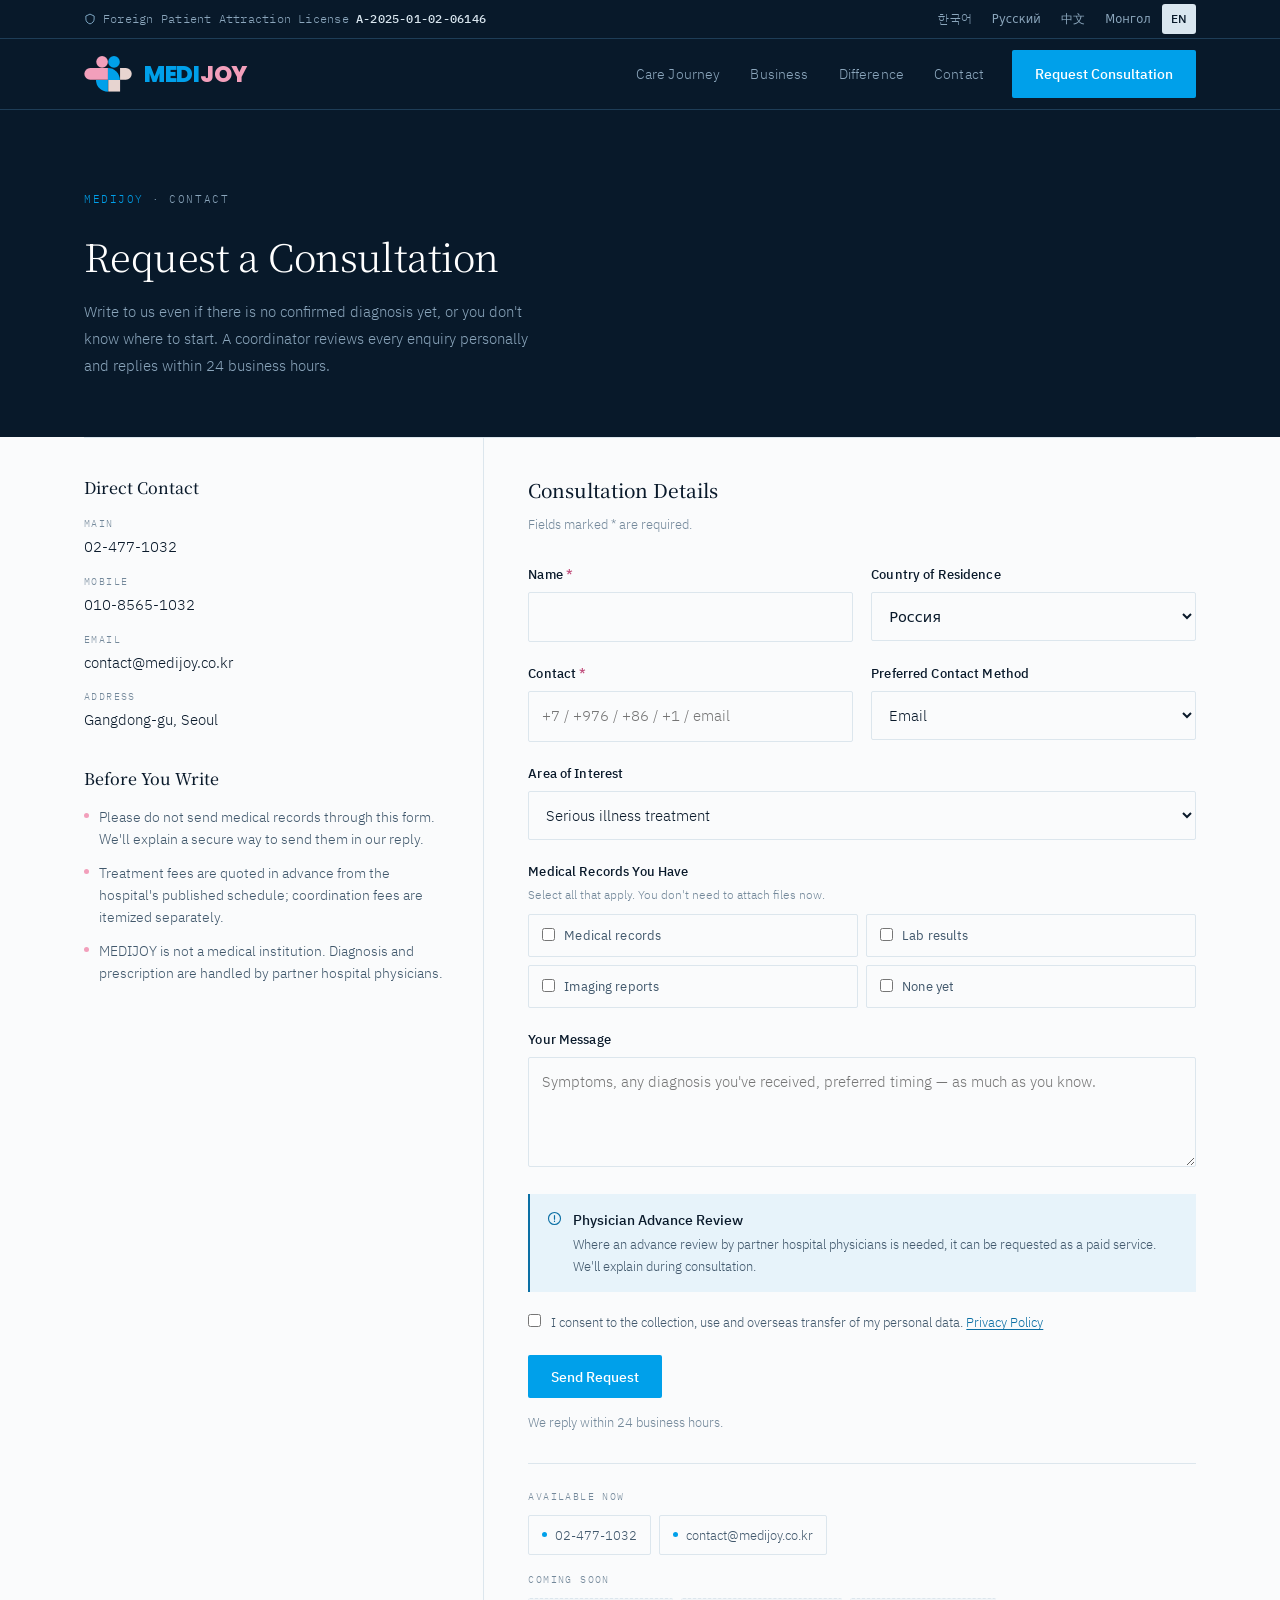
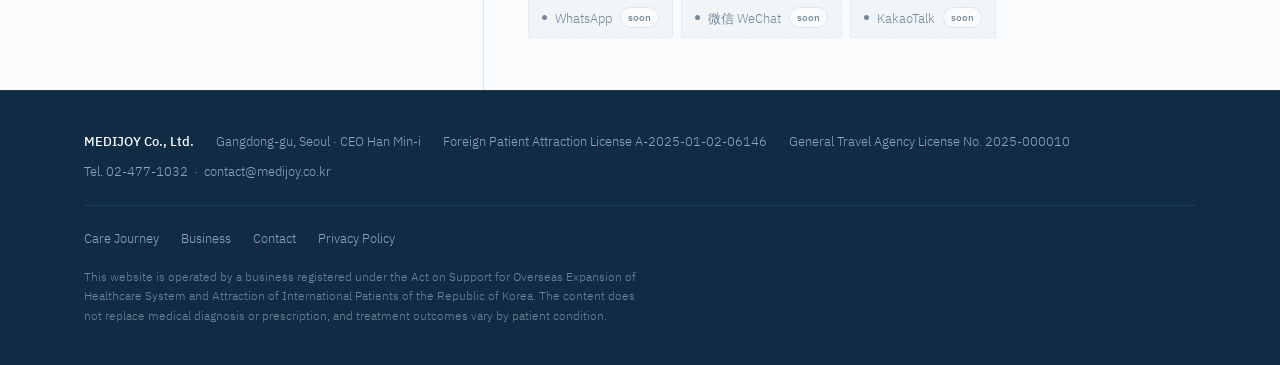
==== commit 9a980a94: "Add files via upload" ====
--- a/contact.html
+++ b/contact.html
@@ -13,7 +13,7 @@
 <meta property="og:url" content="https://medijoy.co.kr/contact.html">
 <link rel="preconnect" href="https://fonts.googleapis.com">
 <link rel="preconnect" href="https://fonts.gstatic.com" crossorigin>
-<link rel="stylesheet" href="https://fonts.googleapis.com/css2?family=Noto+Serif+KR:wght@300;500&family=Noto+Sans+SC:wght@300;400;500&family=Noto+Serif+SC:wght@400;500&family=Instrument+Serif:ital@0;1&family=IBM+Plex+Sans+KR:wght@300;400;500;600&family=IBM+Plex+Mono:wght@400;500&display=swap">
+<link rel="stylesheet" href="https://fonts.googleapis.com/css2?family=Poppins:wght@800&family=Noto+Serif+KR:wght@300;500&family=Noto+Sans+SC:wght@300;400;500&family=Noto+Serif+SC:wght@400;500&family=Instrument+Serif:ital@0;1&family=IBM+Plex+Sans+KR:wght@300;400;500;600&family=IBM+Plex+Mono:wght@400;500&display=swap">
 <link rel="stylesheet" href="style.css">
 </head>
 <body>
@@ -37,7 +37,7 @@
 <header class="site">
   <div class="wrap">
     <a class="brand" href="index.html">
-      <svg class="mark" viewBox="0 0 108 80" aria-hidden="true"><circle cx="21" cy="15" r="15" fill="#F4A8C4"/><circle cx="59" cy="12.5" r="15" fill="#1BA1E8"/><path d="M14 28h42v28H14a14 14 0 0 1 0-28Z" fill="#F4A8C4"/><path d="M56 28h26v28H56Z" fill="#1BA1E8"/><path d="M82 28h12a14 14 0 0 1 0 28H82Z" fill="#EAD9D2"/><rect x="28" y="56" width="28" height="24" fill="#1BA1E8"/><rect x="56" y="56" width="26" height="24" fill="#EAD9D2"/></svg>
+      <svg class="mark" viewBox="0 -2 540 408" aria-hidden="true"><circle cx="203" cy="64" r="66" fill="#F29FBB"/><circle cx="338" cy="65" r="66" fill="#00A0EA"/><path d="M269 133H68.5a66.5 66.5 0 0 0 0 133H269Z" fill="#F29FBB"/><path d="M407 133h65.5a66.5 66.5 0 0 1 0 133H407Z" fill="#E7D4D0"/><path d="M269 134a135 135 0 0 1 135 135H269Z" fill="#00A0EA"/><path d="M269 269v135a135 135 0 0 1-135-135Z" fill="#00A0EA"/><rect x="273" y="270" width="134" height="131" fill="#E7D4D0"/></svg>
       <span class="wordmark">MEDI<em>JOY</em></span>
     </a>
     <button class="navtoggle" type="button" aria-expanded="false" aria-label="Menu">☰</button>
--- a/style.css
+++ b/style.css
@@ -1,9 +1,9 @@
 :root{
   --ground:#FAFBFC; --surface:#F1F5F8; --surface-2:#E9F0F5; --line:#DCE6ED;
   --ink:#0A1A2B; --ink-2:#41586C; --ink-3:#73889A;
-  --blue:#0B6FA4; --blue-bright:#1BA1E8; --blue-soft:#E7F3FA;
-  --pink:#C14E7C; --pink-bright:#F4A8C4; --pink-soft:#FBEFF4;
-  --sand:#E8D5CC;
+  --blue:#0B6FA4; --blue-bright:#00A0EA; --blue-soft:#E7F3FA;
+  --pink:#C14E7C; --pink-bright:#F29FBB; --pink-soft:#FBEFF4;
+  --sand:#E7D4D0;
   --night:#08192A; --night-2:#102B44; --night-line:#1E3D57; --night-ink:#D9E6EF; --night-ink-2:#8BA6BC;
   --maxw:1160px;
   --serif:"Noto Serif KR",-apple-system,"Apple SD Gothic Neo",serif;
@@ -54,10 +54,11 @@
 /* ── header ── */
 .site{background:var(--night);position:sticky;top:env(safe-area-inset-top,0px);z-index:40;border-bottom:1px solid var(--night-line)}
 .site .wrap{display:flex;align-items:center;gap:28px;min-height:70px}
-.brand{display:flex;align-items:center;gap:11px;margin-right:auto}
-.mark{width:34px;height:25px;flex:none;display:block}
-.wordmark{font-family:var(--sans);font-weight:600;font-size:19px;letter-spacing:.05em;color:#fff}
-.wordmark em{font-style:normal;color:var(--pink-bright)}
+.brand{display:flex;align-items:center;gap:12px;margin-right:auto}
+.mark{width:48px;height:36px;flex:none;display:block}
+.wordmark{font-family:"Poppins","IBM Plex Sans",system-ui,sans-serif;font-weight:800;
+  font-size:23px;letter-spacing:-.012em;line-height:1;color:#00A0EA}
+.wordmark em{font-style:normal;color:#F29FBB}
 nav.main{display:flex;gap:30px;font-size:14px;color:var(--night-ink-2);letter-spacing:.01em}
 nav.main a{position:relative;padding:6px 0}
 nav.main a::after{content:"";position:absolute;left:0;right:100%;bottom:0;height:1px;background:var(--pink-bright);transition:right .35s cubic-bezier(.2,.7,.3,1)}
